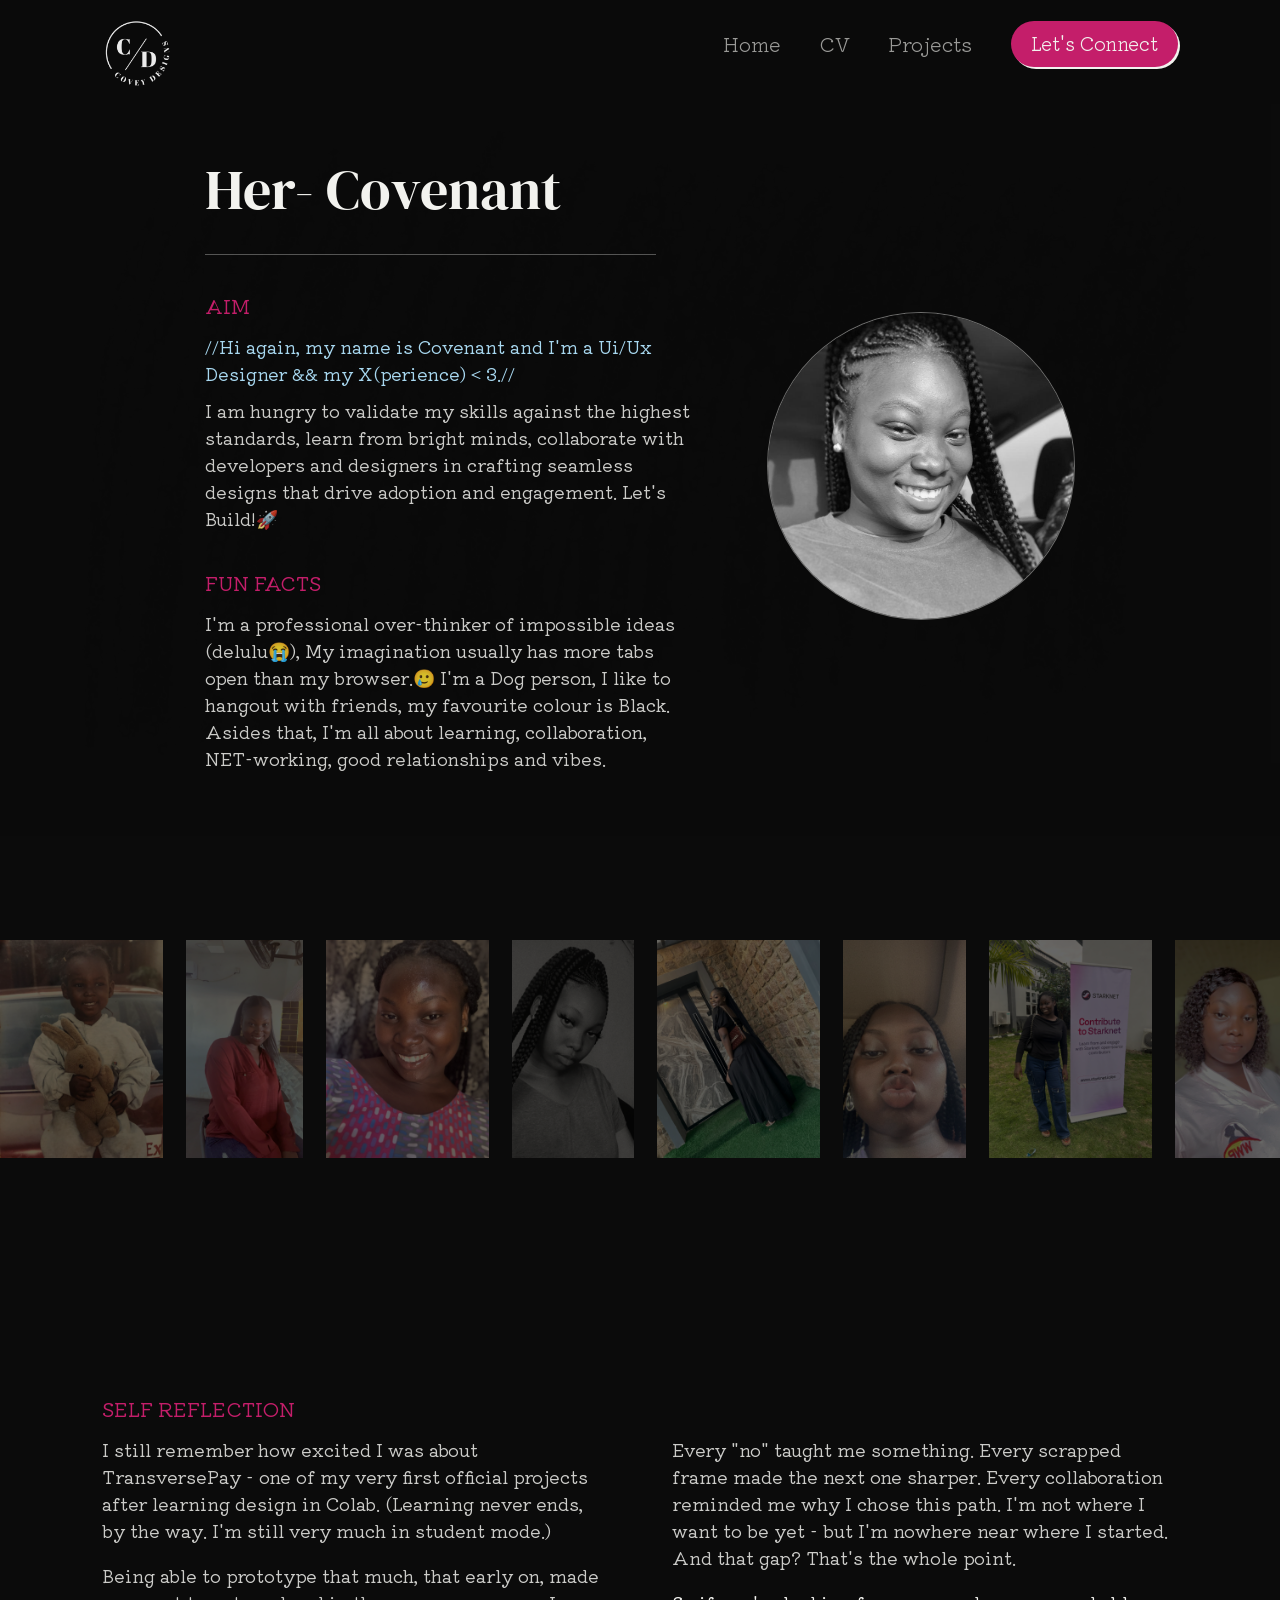
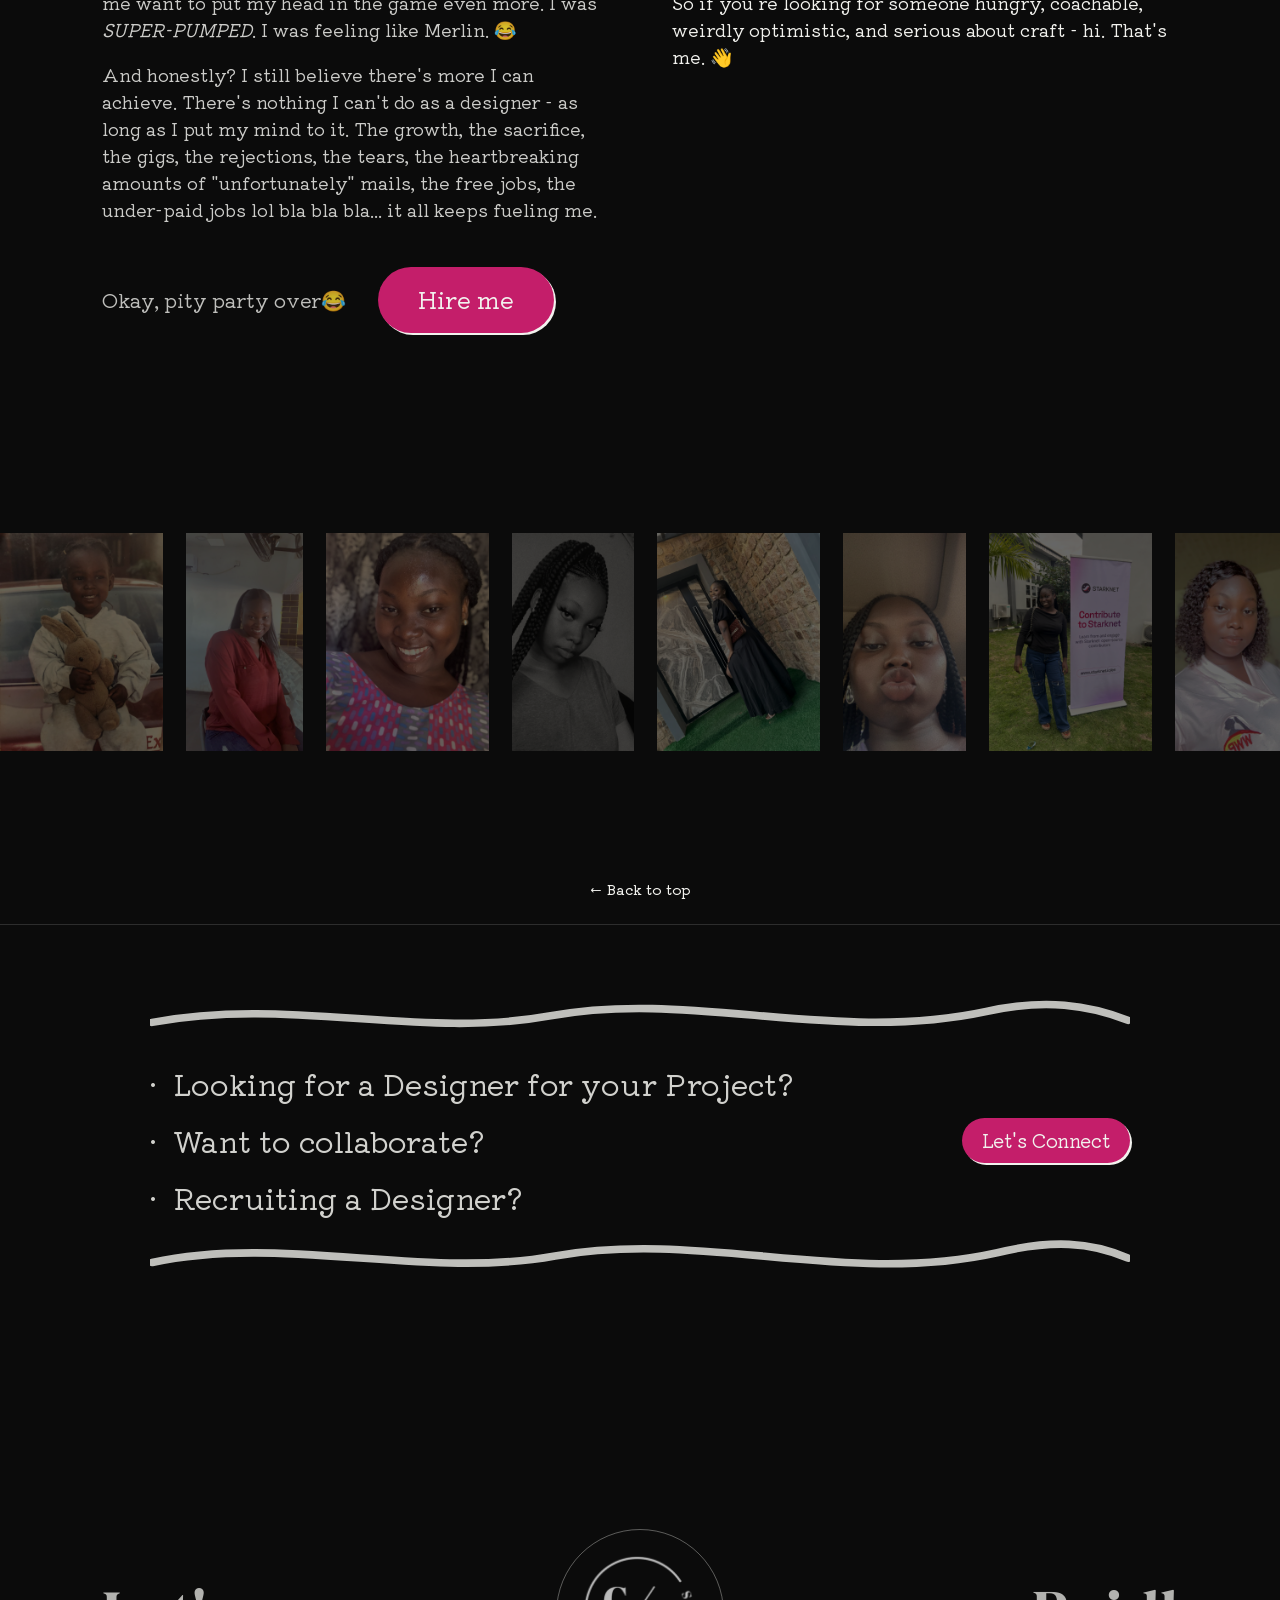
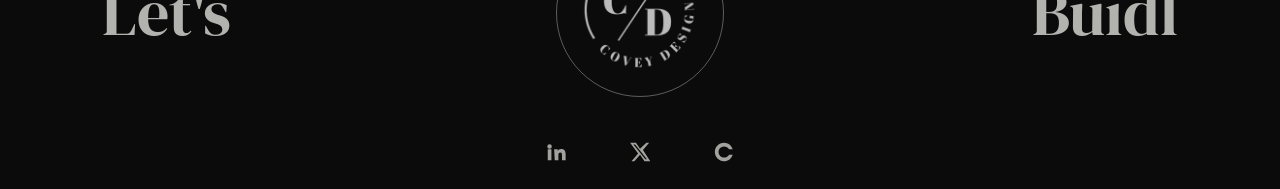
==== about.html @ 9fd27021 "Fix hamburger Let's Connect button to always use brand pink. Lock nav connect button styling across " ====
<!DOCTYPE html>
<html lang="en">
  <head>
    <meta charset="UTF-8" />
    <meta name="viewport" content="width=device-width, initial-scale=1.0, viewport-fit=cover" />
    <title>About Covenant | Covey Designs</title>
    <link rel="icon" href="./assets/favicon-32x32.png" type="image/png" sizes="32x32" />
    <link rel="icon" href="./assets/favicon-16x16.png" type="image/png" sizes="16x16" />
    <link rel="apple-touch-icon" href="./assets/apple-touch-icon.png" sizes="180x180" />
    <link rel="manifest" href="./site.webmanifest" />
    <meta name="theme-color" content="#0b0b0b" />
    <meta name="mobile-web-app-capable" content="yes" />
    <meta name="apple-mobile-web-app-capable" content="yes" />
    <meta name="apple-mobile-web-app-title" content="Covey Designs" />
    <link rel="preconnect" href="https://fonts.googleapis.com" />
    <link rel="preconnect" href="https://fonts.gstatic.com" crossorigin />
    <link
      href="https://fonts.googleapis.com/css2?family=DM+Serif+Display:ital@0;1&family=Kiwi+Maru:wght@300;400;500&display=swap"
      rel="stylesheet"
    />
    <link rel="stylesheet" href="styles.css?v=51" />
  </head>
  <body class="about-page">
    <header class="top-nav">
      <a href="index.html" class="logo-link" aria-label="Covey Designs Home">
        <img src="./assets/coveydesigns-logo.png" alt="Covey Designs logo" class="logo" />
      </a>
      <button
        type="button"
        class="nav-toggle"
        aria-label="Open menu"
        aria-expanded="false"
        aria-controls="primary-nav"
      >
        <span class="nav-toggle__bar"></span>
        <span class="nav-toggle__bar"></span>
        <span class="nav-toggle__bar"></span>
      </button>
    </header>

    <div class="nav-backdrop" id="nav-backdrop" aria-hidden="true"></div>

    <nav class="top-nav__links" id="primary-nav" aria-label="Primary navigation">
      <a href="index.html#home" class="nav-link">Home</a>
      <a
        href="https://drive.google.com/file/d/1Qz6SO0UlporeJ1RCKKjLSuEBOJVM9Irz/view?usp=sharing"
        class="nav-link"
        target="_blank"
        rel="noopener noreferrer"
        >CV</a
      >
      <a href="projects.html" class="nav-link">Projects</a>
      <a href="mailto:covenantzechariah001@gmail.com" class="connect-btn">Let's Connect</a>
    </nav>

    <section class="about-page-intro" id="about-top">
      <div class="about-page-intro__shell">
        <div class="about-shell about-shell--page">
          <div class="about-left">
            <h2>Her- Covenant</h2>
            <div class="about-divider" aria-hidden="true"></div>

            <p class="about-label">AIM</p>
            <p class="about-lead">
              //Hi again, my name is Covenant and I'm a Ui/Ux Designer
              &amp;&amp; my X(perience) &lt; 3.//
            </p>
            <p class="about-copy">
              I am hungry to validate my skills against the highest standards,
              learn from bright minds, collaborate with developers and designers
              in crafting seamless designs that drive adoption and engagement.
              Let's Build!🚀
            </p>

            <p class="about-label">FUN FACTS</p>
            <p class="about-copy">
              I'm a professional over-thinker of impossible ideas (delulu😭), My
              imagination usually has more tabs open than my browser.🥲 I'm a Dog
              person, I like to hangout with friends, my favourite colour is Black. Asides that, I'm all about
              learning, collaboration, NET-working, good relationships and vibes.
            </p>
          </div>

          <div class="about-right">
            <div class="about-avatar-wrap">
              <img
                src="./assets/about-avatar.jpeg"
                alt="About Covenant portrait"
                class="about-avatar"
              />
            </div>
          </div>
        </div>
      </div>
    </section>

    <section class="about-tape about-tape--left" aria-label="Photo memories scrolling left">
      <div class="about-tape__track" data-tape-direction="left"></div>
    </section>

    <section class="about-reflection-section" id="about-reflection">
      <div class="about-reflection-shell">
        <p class="about-label">SELF REFLECTION</p>

        <div class="about-reflection-grid">
          <p class="about-copy">
            I still remember how excited I was about TransversePay - one of my
            very first official projects after learning design in Colab. (Learning
            never ends, by the way. I'm still very much in student mode.)
          </p>
          <p class="about-copy">
            Being able to prototype that much, that early on, made me want to put my
            head in the game even more. I was <em>SUPER-PUMPED</em>. I was feeling
            like Merlin. 😂
          </p>
          <p class="about-copy">
            And honestly? I still believe there's more I can achieve. There's nothing
            I can't do as a designer - as long as I put my mind to it. The growth,
            the sacrifice, the gigs, the rejections, the tears, the heartbreaking
            amounts of "unfortunately" mails, the free jobs, the under-paid jobs lol
            bla bla bla... it all keeps fueling me.
          </p>
          <p class="about-copy">
            Every "no" taught me something. Every scrapped frame made the next one
            sharper. Every collaboration reminded me why I chose this path. I'm not
            where I want to be yet - but I'm nowhere near where I started. And that
            gap? That's the whole point.
          </p>
          <p class="about-copy about-reflection__close">
            So if you're looking for someone hungry, coachable, weirdly optimistic,
            and serious about craft - hi. That's me. 👋
          </p>
        </div>

        <div class="about-hire-row">
          <p class="about-pity-line">Okay, pity party over😂</p>
          <a href="mailto:covenantzechariah001@gmail.com?subject=Hire%20me" class="connect-btn about-hire-btn">Hire me</a>
        </div>
      </div>
    </section>

    <section class="about-tape about-tape--right" aria-label="Photo memories scrolling right">
      <div class="about-tape__track" data-tape-direction="right"></div>
    </section>

    <a
      href="#about-top"
      class="back-to-top"
      id="back-to-top"
      style="display: block; text-align: center; padding: 24px; color: inherit"
      >← Back to top</a
    >

    <footer class="home-footer" id="contact">
      <div class="home-footer__shell">
        <div class="footer-cta-box">
          <svg class="footer-chalk-line top" viewBox="0 0 900 70" aria-hidden="true">
            <path
              d="M2 38 C128 14, 248 54, 368 32 C498 8, 628 58, 768 28 C822 16, 862 22, 898 36"
            />
          </svg>

          <div class="footer-cta-content">
            <div class="footer-cta-copy">
              <p>·&nbsp; Looking for a Designer for your Project?</p>
              <p>·&nbsp; Want to collaborate?</p>
              <p>·&nbsp; Recruiting a Designer?</p>
            </div>

            <div class="footer-cta-action">
              <a href="mailto:covenantzechariah001@gmail.com" class="footer-connect-btn">Let's Connect</a>
            </div>
          </div>

          <svg class="footer-chalk-line bottom" viewBox="0 0 900 70" aria-hidden="true">
            <path
              d="M2 39 C122 13, 252 55, 372 33 C508 9, 638 61, 778 30 C828 18, 864 20, 898 35"
            />
          </svg>
        </div>

        <div class="footer-brand-row">
          <p class="footer-brand-left">Let's</p>
          <div class="footer-brand-mark">
            <img src="./assets/coveydesigns-logo.png" alt="Covey Designs mark" />
          </div>
          <p class="footer-brand-right">Buidl</p>
        </div>

        <div class="footer-socials" aria-label="Footer social links">
          <a
            href="https://www.linkedin.com/in/covenant-zechariah-coveydesigns?utm_source=share&utm_campaign=share_via&utm_content=profile&utm_medium=ios_app"
            target="_blank"
            rel="noopener noreferrer"
            aria-label="LinkedIn"
          >
            <svg viewBox="0 0 24 24" role="presentation">
              <path
                d="M4.98 3.5a2.48 2.48 0 1 0 0 4.96 2.48 2.48 0 0 0 0-4.96ZM3 9h4v12H3zM10 9h3.8v1.7h.1c.53-1 1.84-2.07 3.8-2.07 4.07 0 4.82 2.68 4.82 6.16V21h-4v-5.46c0-1.3-.03-2.97-1.81-2.97-1.82 0-2.1 1.42-2.1 2.88V21h-4z"
              />
            </svg>
          </a>
          <a
            href="https://x.com/covey_designs_?s=21"
            target="_blank"
            rel="noopener noreferrer"
            aria-label="X"
          >
            <svg viewBox="0 0 24 24" role="presentation">
              <path d="M18.9 2H22l-6.77 7.74L23.2 22h-6.25l-4.9-7.05L5.8 22H2.7l7.24-8.28L1.2 2h6.4l4.42 6.37L18.9 2Zm-1.1 18h1.73L6.67 3.9H4.8L17.8 20Z" />
            </svg>
          </a>
          <a
            href="https://contra.com/covenant_f2dl8ook?referralExperimentNid=DEFAULT_REFERRAL_PROGRAM&referrerUsername=covenant_f2dl8ook"
            target="_blank"
            rel="noopener noreferrer"
            aria-label="Contra"
          >
            <svg viewBox="0 0 24 24" role="presentation">
              <path d="M12 2C6.5 2 2 6.5 2 12s4.5 10 10 10c4.5 0 8.3-3 9.5-7.1h-4c-1 1.8-3 3.1-5.5 3.1A6 6 0 0 1 6 12a6 6 0 0 1 6-6c2.5 0 4.5 1.3 5.5 3.1h4C20.3 5 16.5 2 12 2Z" />
            </svg>
          </a>
        </div>
      </div>
    </footer>

    <script>
      (function () {
        var topBtn = document.getElementById("back-to-top");
        if (topBtn) {
          topBtn.addEventListener("click", function (e) {
            e.preventDefault();
            window.scrollTo({ top: 0, behavior: "smooth" });
          });
        }
      })();

      (function () {
        var toggle = document.querySelector(".nav-toggle");
        var nav = document.getElementById("primary-nav");
        var backdrop = document.getElementById("nav-backdrop");
        if (!toggle || !nav) return;

        function closeMenu() {
          toggle.setAttribute("aria-expanded", "false");
          toggle.setAttribute("aria-label", "Open menu");
          nav.classList.remove("is-open");
          if (backdrop) {
            backdrop.classList.remove("is-visible");
            backdrop.setAttribute("aria-hidden", "true");
          }
          document.body.style.overflow = "";
        }

        function openMenu() {
          toggle.setAttribute("aria-expanded", "true");
          toggle.setAttribute("aria-label", "Close menu");
          nav.classList.add("is-open");
          if (backdrop) {
            backdrop.classList.add("is-visible");
            backdrop.setAttribute("aria-hidden", "false");
          }
          document.body.style.overflow = "hidden";
        }

        toggle.addEventListener("click", function () {
          if (nav.classList.contains("is-open")) closeMenu();
          else openMenu();
        });

        if (backdrop) backdrop.addEventListener("click", closeMenu);

        nav.querySelectorAll("a").forEach(function (link) {
          link.addEventListener("click", closeMenu);
        });
      })();

      (function () {
        var photos = [];
        for (var i = 1; i <= 34; i += 1) {
          photos.push(
            "./assets/about/photo-" + String(i).padStart(2, "0") + ".png"
          );
        }

        function createFrame(src) {
          var frame = document.createElement("figure");
          frame.className = "about-tape__frame";
          var img = document.createElement("img");
          img.src = src;
          img.alt = "";
          img.decoding = "async";
          frame.appendChild(img);
          return frame;
        }

        function appendPhotos(group) {
          photos.forEach(function (src) {
            group.appendChild(createFrame(src));
          });
        }

        function waitForImages(group) {
          var images = group.querySelectorAll("img");
          return Promise.all(
            Array.prototype.map.call(images, function (img) {
              if (img.complete) return Promise.resolve();
              return new Promise(function (resolve) {
                img.addEventListener("load", resolve, { once: true });
                img.addEventListener("error", resolve, { once: true });
              });
            })
          );
        }

        function buildTape(track, direction) {
          var strip = document.createElement("div");
          strip.className =
            "about-tape__strip about-tape__strip--" + direction;

          var groupA = document.createElement("div");
          groupA.className = "about-tape__group";
          appendPhotos(groupA);
          strip.appendChild(groupA);
          track.appendChild(strip);

          waitForImages(groupA).then(function () {
            while (groupA.offsetWidth < window.innerWidth * 1.25) {
              appendPhotos(groupA);
            }

            var groupB = groupA.cloneNode(true);
            groupB.setAttribute("aria-hidden", "true");
            strip.appendChild(groupB);
            strip.classList.add("is-ready");
          });
        }

        document.querySelectorAll(".about-tape__track").forEach(function (track) {
          var direction = track.getAttribute("data-tape-direction") || "left";
          buildTape(track, direction);
        });
      })();
    </script>
  </body>
</html>
---- styles.css ----
:root {
  --bg: #0b0b0b;
  --chalk: #f2f2ee;
  --chalk-soft: rgba(242, 242, 238, 0.78);
  --chalk-muted: rgba(242, 242, 238, 0.58);
  --chalk-line: rgba(242, 242, 238, 0.46);
  --page-padding: clamp(40px, 8vw, 160px);
  --connect-pink: #c41e6a;
  --connect-pink-hover: #d42a78;
  --airbills-orange: #f0670a;
  --allohfarms-green: #2f6b45;
  --jago-orange: #f97316;
  --stellopay-blue: #1d8fe8;
  --val-pink: #e11d74;
  --starknet-purple: #7c3aed;
  --transver-teal: #0d9488;
  --leading-body: 1.5;
}

*,
*::before,
*::after {
  box-sizing: border-box;
}

html {
  overflow-x: hidden;
  width: 100%;
  scroll-behavior: smooth;
}

body {
  margin: 0;
  background: var(--bg);
  color: var(--chalk);
  font-family: "Kiwi Maru", serif;
  line-height: var(--leading-body);
  overflow-x: hidden;
  width: 100%;
  min-height: 100vh;
}

p,
.about-copy,
.about-lead,
.hero__body-copy,
.project-copy,
.projects-page-hero__lead,
.footer-cta-copy p,
.about-pity-line {
  line-height: var(--leading-body);
}

img,
video {
  max-width: 100%;
  height: auto;
}

section {
  width: 100%;
  max-width: 100%;
  overflow-x: hidden;
}

section[id] {
  scroll-margin-top: 96px;
}

a {
  color: inherit;
  text-decoration: none;
}

.hero {
  min-height: 100vh;
  position: relative;
  overflow-x: hidden;
  overflow-y: visible;
}

.hero::before {
  content: "";
  position: absolute;
  left: 4%;
  right: 4%;
  top: 17%;
  bottom: 4%;
  background: url("./assets/chalk-bg.png") center center / cover no-repeat;
  opacity: 0.2;
  pointer-events: none;
}

.hero__container {
  position: relative;
  min-height: 100vh;
  width: 100%;
  max-width: 100%;
  margin-inline: 0;
  padding-inline: var(--page-padding);
  padding-top: 40px;
  padding-bottom: 48px;
  display: grid;
  grid-template-columns: repeat(12, minmax(0, 1fr));
  grid-template-rows: auto 1fr;
}

.top-nav {
  grid-column: 1 / -1;
  position: fixed;
  top: 0;
  left: 0;
  right: 0;
  width: 100%;
  max-width: 100%;
  display: flex;
  justify-content: space-between;
  align-items: center;
  gap: 24px;
  padding: 18px var(--page-padding) 14px;
  background: rgba(11, 11, 11, 0.94);
  z-index: 50;
  overflow: visible;
}

@media (min-width: 901px) {
  .top-nav {
    backdrop-filter: blur(6px);
    -webkit-backdrop-filter: blur(6px);
  }

  .top-nav__links {
    position: fixed;
    top: 0;
    right: var(--page-padding);
    left: auto;
    bottom: auto;
    width: auto;
    height: 88px;
    padding: 0;
    background: transparent;
    transform: none;
    visibility: visible;
    pointer-events: auto;
    overflow: visible;
    z-index: 51;
    display: flex;
    flex-direction: row;
    align-items: center;
  }
}

.logo-link {
  display: flex;
  align-items: center;
  flex-shrink: 0;
  margin-inline-start: 0;
}

.logo {
  display: block;
  width: min(208px, 36vw);
  max-height: 72px;
  height: auto;
  object-fit: contain;
  object-position: left center;
  opacity: 0.92;
  filter: grayscale(1) contrast(1.1) brightness(1.05);
}

.top-nav__links {
  display: flex;
  align-items: center;
  gap: clamp(14px, 3vw, 40px);
  font-size: clamp(15px, 1.6vw, 20px);
  font-weight: 300;
  color: var(--chalk-soft);
  flex-shrink: 1;
  min-width: 0;
}

.nav-link {
  position: relative;
  opacity: 0.8;
  transition: opacity 0.2s ease;
}

.nav-link:hover {
  opacity: 1;
}

.nav-link.active {
  opacity: 1;
}

.nav-link.active::after {
  content: "";
  position: absolute;
  left: 0;
  bottom: -8px;
  width: 100%;
  height: 1.5px;
  background: rgba(242, 242, 238, 0.85);
}

.connect-btn,
.footer-connect-btn {
  border: none;
  border-radius: 999px;
  padding: 8px 20px 9px;
  position: relative;
  font-size: clamp(15px, 1.5vw, 19px);
  overflow: hidden;
  background: var(--connect-pink);
  color: var(--chalk);
  box-shadow: 2px 2px 0 var(--chalk);
  animation: connectShake 5s ease-in-out 3s infinite;
}

.connect-btn {
  flex-shrink: 0;
  white-space: nowrap;
}

/* Mobile hamburger */
.nav-toggle {
  display: none;
  flex-direction: column;
  justify-content: center;
  align-items: center;
  gap: 5px;
  width: 44px;
  height: 44px;
  padding: 0;
  margin-left: auto;
  background: transparent;
  border: 1px solid rgba(242, 242, 238, 0.2);
  border-radius: 10px;
  cursor: pointer;
  z-index: 70;
  flex-shrink: 0;
}

.nav-toggle__bar {
  display: block;
  width: 20px;
  height: 2px;
  background: var(--chalk);
  border-radius: 2px;
  transition: transform 0.25s ease, opacity 0.25s ease;
}

.nav-toggle[aria-expanded="true"] .nav-toggle__bar:nth-child(1) {
  transform: translateY(7px) rotate(45deg);
}

.nav-toggle[aria-expanded="true"] .nav-toggle__bar:nth-child(2) {
  opacity: 0;
}

.nav-toggle[aria-expanded="true"] .nav-toggle__bar:nth-child(3) {
  transform: translateY(-7px) rotate(-45deg);
}

.nav-backdrop {
  display: none;
}

.connect-btn:hover,
.footer-connect-btn:hover {
  background: var(--connect-pink-hover);
}

/* Nav "Let's Connect" — always brand pink on every page */
.top-nav__links > .connect-btn {
  background: var(--connect-pink);
  color: var(--chalk);
  border: none;
  box-shadow: 2px 2px 0 var(--chalk);
}

.top-nav__links > .connect-btn:hover {
  background: var(--connect-pink-hover);
  color: var(--chalk);
}

.connect-btn::after,
.footer-connect-btn::after {
  content: "";
  position: absolute;
  top: -40%;
  left: -24%;
  width: 34%;
  height: 190%;
  border-radius: 999px;
  background: linear-gradient(
    110deg,
    rgba(255, 255, 255, 0) 0%,
    rgba(255, 255, 255, 0.32) 48%,
    rgba(255, 255, 255, 0) 100%
  );
  pointer-events: none;
  transform: translateX(-260%) rotate(12deg);
  animation: connectSheen 3s ease-in-out infinite;
}

.hero__content {
  grid-column: 1 / 11;
  align-self: start;
  padding-top: 128px;
  position: relative;
  z-index: 1;
  min-width: 0;
  max-width: 100%;
}

.intro-line {
  margin: 0;
  font-size: clamp(28px, 3.6vw, 44px);
  line-height: 1.28;
  font-weight: 400;
  color: var(--chalk-soft);
  display: flex;
  align-items: center;
  flex-wrap: wrap;
  gap: 18px;
}

.headline-wrap {
  margin-top: 10px;
  margin-left: 0;
  display: flex;
  align-items: flex-start;
  flex-wrap: wrap;
  gap: 14px;
  max-width: 100%;
}

.chalk-speaker {
  width: 96px;
  margin-top: 24px;
  opacity: 0.9;
}

.chalk-speaker img {
  display: block;
  width: 100%;
  height: auto;
}

.headline-block {
  max-width: 100%;
  min-width: 0;
}

.subline {
  margin: 0;
  font-family: "Kiwi Maru", serif;
  font-size: clamp(28px, 3.6vw, 44px);
  line-height: 1.28;
  font-weight: 400;
  color: var(--chalk-soft);
}

.headline-block h1 {
  margin: 0;
  font-family: "DM Serif Display", serif;
  font-size: clamp(42px, 6vw, 76px);
  line-height: 1;
  font-weight: 400;
  color: var(--connect-pink);
  letter-spacing: 0.2px;
  overflow-wrap: anywhere;
}

.typewriter-text {
  display: inline;
}

.typewriter-cursor {
  display: inline-block;
  margin-left: 2px;
  color: var(--connect-pink);
  animation: typewriterBlink 0.9s step-end infinite;
}

@keyframes typewriterBlink {
  0%,
  100% {
    opacity: 1;
  }
  50% {
    opacity: 0;
  }
}

.hero__connect-btn {
  display: inline-block;
  flex-shrink: 0;
  text-decoration: none;
  font-size: clamp(18px, 1.9vw, 24px);
  padding: 12px 30px 13px;
}

.headline-line {
  display: flex;
  align-items: baseline;
  gap: 14px;
  flex-wrap: wrap;
}

.arrow-line {
  display: none;
}

.arrow-line span {
  display: block;
  width: 100%;
  border-top: 1.4px solid var(--chalk-line);
  position: relative;
}

.arrow-line span::after {
  content: "";
  position: absolute;
  top: -5px;
  right: 0;
  border-top: 5px solid transparent;
  border-bottom: 5px solid transparent;
  border-left: 9px solid var(--chalk-line);
}

.body-copy-wrap {
  margin-top: 88px;
  margin-left: 0;
  position: relative;
  max-width: 960px;
  padding-right: 20px;
}

.body-copy-header {
  display: flex;
  align-items: center;
  gap: 28px 36px;
  margin-bottom: 14px;
  max-width: min(920px, 100%);
}

.body-copy-line {
  flex: 1 1 auto;
  width: min(560px, 68%);
  max-width: 100%;
  border-top: 1px solid rgba(242, 242, 238, 0.2);
}

.body-copy {
  margin: 0;
  max-width: min(820px, 92%);
  font-size: 22px;
  line-height: var(--leading-body);
  letter-spacing: 0.015em;
  word-spacing: 0.04em;
  font-weight: 400;
  color: var(--chalk-muted);
}

.social-rail {
  position: absolute;
  top: 22%;
  right: var(--page-padding);
  display: flex;
  flex-direction: column;
  gap: 52px;
  z-index: 10;
}

.social-rail a {
  width: 24px;
  height: 24px;
  display: flex;
  align-items: center;
  justify-content: center;
  flex-shrink: 0;
  opacity: 0.66;
  transition: opacity 0.2s ease, transform 0.2s ease;
}

.social-rail a:hover {
  opacity: 1;
  transform: translateX(-2px);
}

.social-rail svg {
  display: block;
  width: 24px;
  height: 24px;
  flex-shrink: 0;
  fill: var(--chalk-soft);
}

.location-tag svg {
  display: block;
  width: 16px;
  height: 16px;
  flex-shrink: 0;
  fill: var(--chalk-soft);
  opacity: 0.75;
}

.location-tag {
  position: absolute;
  bottom: 32px;
  right: var(--page-padding);
  display: flex;
  align-items: center;
  gap: 6px;
  font-size: 14px;
  color: var(--chalk-muted);
  z-index: 5;
}

.location-tag svg {
  width: 16px;
  height: 16px;
  opacity: 0.75;
}

.hero__bottom {
  display: contents;
}

.skills-section {
  position: relative;
  min-height: 52vh;
  border-top: 0;
  background: var(--bg);
  overflow-x: clip;
  overflow-y: visible;
}

.skills-shell {
  width: 100%;
  max-width: 100%;
  margin-inline: 0;
  padding-inline: var(--page-padding);
  padding-top: 126px;
  min-height: 52vh;
  display: flex;
  flex-direction: column;
  align-items: center;
}

.skills-shell h2 {
  margin: 0;
  font-family: "DM Serif Display", serif;
  font-size: 24px;
  line-height: 1.08;
  font-weight: 400;
  color: var(--chalk);
}

.skills-row {
  margin-top: 70px;
  width: 100%;
  max-width: 100%;
  min-height: 200px;
  display: flex;
  justify-content: center;
  align-items: flex-end;
  flex-wrap: wrap;
  gap: 8px 18px;
  padding-inline: 8px;
  padding-bottom: 8px;
  overflow: visible;
}

.skill-pill {
  margin: 0;
  padding: 10px 20px 9px;
  position: relative;
  font-size: 16px;
  color: var(--chalk-soft);
  white-space: nowrap;
  line-height: 1;
  background: transparent;
  opacity: 0;
  transform: translateY(-280px);
  will-change: transform, opacity;
}

.skill-pill::before,
.skill-pill::after {
  content: "";
  position: absolute;
  inset: -9px -13px;
  border: 2.4px solid rgba(242, 242, 238, 0.68);
  border-radius: 50%;
  pointer-events: none;
}

.skill-pill::before {
  inset: -10px -14px;
  border-width: 2px;
  border-color: rgba(242, 242, 238, 0.55);
  transform: rotate(-3.2deg);
}

.skill-pill::after {
  inset: -7px -10px;
  border-color: rgba(242, 242, 238, 0.44);
  transform: rotate(2.2deg);
}

.skills-section.is-active .skill-pill {
  animation: skillDrop 0.9s cubic-bezier(0.22, 1.15, 0.36, 1) forwards;
}

.skills-section.is-active .skill-pill:nth-child(1) {
  animation-delay: 0.05s;
}

.skills-section.is-active .skill-pill:nth-child(2) {
  animation-delay: 0.22s;
}

.skills-section.is-active .skill-pill:nth-child(3) {
  animation-delay: 0.39s;
}

.skills-section.is-active .skill-pill:nth-child(4) {
  animation-delay: 0.56s;
}

.skills-section.is-active .skill-pill:nth-child(5) {
  animation-delay: 0.73s;
}

@keyframes skillDrop {
  0% {
    opacity: 0;
    transform: translateY(-280px) rotate(-6deg);
  }
  62% {
    opacity: 1;
    transform: translateY(14px) rotate(2deg);
  }
  78% {
    transform: translateY(-7px) rotate(-1deg);
  }
  90% {
    transform: translateY(3px) rotate(0.5deg);
  }
  100% {
    opacity: 1;
    transform: translateY(0) rotate(0deg);
  }
}

.skills-arrow-tail {
  margin-top: 52px;
}

.skills-arrow-tail svg {
  width: 42px;
  height: 130px;
}

.skills-arrow-tail path {
  fill: none;
  stroke: rgba(242, 242, 238, 0.74);
  stroke-width: 4;
  stroke-linecap: round;
  stroke-linejoin: round;
}

.projects-section {
  background: #efefea;
  color: #101010;
  padding: 98px 0 110px;
  overflow-x: clip;
}

.projects-shell {
  width: 100%;
  max-width: 100%;
  margin-inline: 0;
  padding-inline: var(--page-padding);
}

.projects-kicker {
  margin: 0;
  font-family: "DM Serif Display", serif;
  font-size: 38px;
  line-height: 1.1;
  color: var(--connect-pink);
}

.projects-grid {
  margin-top: 54px;
  display: grid;
  grid-template-columns: repeat(2, minmax(0, 1fr));
  gap: 36px;
}

.project-card {
  background: rgba(255, 255, 255, 0.62);
  border: none;
  border-radius: 24px;
  padding: 26px 26px 32px;
  display: flex;
  flex-direction: column;
  min-height: 520px;
  min-width: 0;
  overflow: hidden;
  opacity: 0;
  transform: translateY(22px);
  box-shadow: none;
  transition:
    transform 0.45s ease,
    box-shadow 0.45s ease;
}

.projects-section.is-visible .project-card {
  animation: projectCardReveal 0.75s ease-out forwards;
}

.projects-section.is-visible .project-card:nth-child(1) {
  animation-delay: 0.06s;
}

.projects-section.is-visible .project-card:nth-child(2) {
  animation-delay: 0.16s;
}

.projects-section.is-visible .project-card:nth-child(3) {
  animation-delay: 0.26s;
}

.projects-section.is-visible .project-card:nth-child(4) {
  animation-delay: 0.36s;
}

@media (min-width: 1201px) {
  .project-card:hover {
    transform: translateY(-5px);
    box-shadow:
      0 14px 30px rgba(196, 30, 106, 0.14),
      0 0 0 2px var(--connect-pink);
  }
}

@media (max-width: 1200px) {
  .project-card {
    box-shadow:
      0 10px 24px rgba(196, 30, 106, 0.1),
      0 0 0 2px rgba(196, 30, 106, 0.34);
  }
}

@keyframes projectCardReveal {
  0% {
    opacity: 0;
    transform: translateY(22px);
  }
  100% {
    opacity: 1;
    transform: translateY(0);
  }
}

.project-thumb {
  position: relative;
  width: 100%;
  max-width: 100%;
  aspect-ratio: 16 / 9;
  border-radius: 16px;
  margin-bottom: 22px;
  border: 1px solid rgba(16, 16, 16, 0.08);
  background:
    linear-gradient(140deg, rgba(255, 255, 255, 0.85), rgba(216, 216, 212, 0.7)),
    repeating-linear-gradient(
      45deg,
      rgba(16, 16, 16, 0.04) 0 8px,
      rgba(255, 255, 255, 0) 8px 16px
    );
  overflow: hidden;
  flex-shrink: 0;
  isolation: isolate;
}

.project-thumb img {
  position: absolute;
  inset: 0;
  display: block;
  width: 100%;
  height: 100%;
  max-width: 100%;
  object-fit: cover;
  object-position: center;
}

.project-tag {
  margin: 0;
  font-size: 13px;
  text-transform: uppercase;
  letter-spacing: 0.14em;
  color: rgba(16, 16, 16, 0.58);
}

.project-card h3 {
  margin: 14px 0 16px;
  font-family: "DM Serif Display", serif;
  font-size: 34px;
  line-height: 1.05;
  font-weight: 400;
  color: #141414;
}

.project-copy {
  margin: 0 0 24px;
  max-width: 520px;
  font-size: 18px;
  line-height: var(--leading-body);
  color: rgba(17, 17, 17, 0.74);
}

.project-btn,
.projects-more-btn {
  margin-top: auto;
  align-self: flex-start;
  display: inline-flex;
  align-items: center;
  border: 1px solid rgba(17, 17, 17, 0.52);
  border-radius: 999px;
  padding: 9px 18px 10px;
  color: #111111;
  font-size: 17px;
  box-shadow: 2px 2px 0 rgba(17, 17, 17, 0.26);
  background: rgba(255, 255, 255, 0.45);
  transition:
    transform 0.25s ease,
    background 0.25s ease,
    color 0.25s ease,
    border-color 0.25s ease,
    box-shadow 0.25s ease,
    padding 0.25s ease;
}

@media (min-width: 1201px) {
  .project-card:nth-child(1) .project-btn:hover,
  .project-card:nth-child(1) .project-btn:active {
    background: var(--airbills-orange);
    border-color: var(--airbills-orange);
    color: #ffffff;
    box-shadow: 2px 2px 0 rgba(240, 103, 10, 0.42);
    transform: scale(1.08);
    padding: 11px 22px 12px;
  }

  .project-card:nth-child(2) .project-btn:hover,
  .project-card:nth-child(2) .project-btn:active {
    background: var(--allohfarms-green);
    border-color: var(--allohfarms-green);
    color: #ffffff;
    box-shadow: 2px 2px 0 rgba(47, 107, 69, 0.42);
    transform: scale(1.08);
    padding: 11px 22px 12px;
  }

  .project-card:nth-child(3) .project-btn:hover,
  .project-card:nth-child(3) .project-btn:active {
    background: var(--jago-orange);
    border-color: var(--jago-orange);
    color: #ffffff;
    box-shadow: 2px 2px 0 rgba(249, 115, 22, 0.42);
    transform: scale(1.08);
    padding: 11px 22px 12px;
  }

  .project-card:nth-child(4) .project-btn:hover,
  .project-card:nth-child(4) .project-btn:active {
    background: var(--stellopay-blue);
    border-color: var(--stellopay-blue);
    color: #ffffff;
    box-shadow: 2px 2px 0 rgba(29, 143, 232, 0.42);
    transform: scale(1.08);
    padding: 11px 22px 12px;
  }
}

@media (max-width: 1200px) {
  .project-card:nth-child(1) .project-btn:active {
    background: var(--airbills-orange);
    border-color: var(--airbills-orange);
    color: #ffffff;
    box-shadow: 2px 2px 0 rgba(240, 103, 10, 0.42);
    transition-duration: 0.12s;
  }

  .project-card:nth-child(2) .project-btn:active {
    background: var(--allohfarms-green);
    border-color: var(--allohfarms-green);
    color: #ffffff;
    box-shadow: 2px 2px 0 rgba(47, 107, 69, 0.42);
    transition-duration: 0.12s;
  }

  .project-card:nth-child(3) .project-btn:active {
    background: var(--jago-orange);
    border-color: var(--jago-orange);
    color: #ffffff;
    box-shadow: 2px 2px 0 rgba(249, 115, 22, 0.42);
    transition-duration: 0.12s;
  }

  .project-card:nth-child(4) .project-btn:active {
    background: var(--stellopay-blue);
    border-color: var(--stellopay-blue);
    color: #ffffff;
    box-shadow: 2px 2px 0 rgba(29, 143, 232, 0.42);
    transition-duration: 0.12s;
  }
}

.project-btn::after,
.projects-more-btn::after {
  content: none;
}

.projects-more-wrap {
  position: relative;
  z-index: 5;
  margin-top: 40px;
  display: flex;
  justify-content: center;
  pointer-events: auto;
}

.projects-more-link {
  position: relative;
  z-index: 6;
  display: inline-block;
  padding: 12px 16px;
  font-family: "DM Serif Display", serif;
  font-size: 14px;
  font-weight: 400;
  color: rgba(22, 22, 22, 0.8);
  text-decoration: none;
  pointer-events: auto;
  -webkit-tap-highlight-color: rgba(196, 30, 106, 0.2);
  touch-action: manipulation;
  cursor: pointer;
}

.projects-more-link:hover {
  color: var(--connect-pink);
  text-decoration: underline;
  text-underline-offset: 4px;
}

/* ── All projects page ── */
.projects-page {
  background: #0b0b0b;
}

.projects-page-hero {
  padding: clamp(120px, 16vw, 180px) var(--page-padding) clamp(48px, 8vw, 72px);
  background: #0b0b0b;
  color: var(--chalk);
  border-bottom: 1px solid rgba(242, 242, 238, 0.08);
}

.projects-page-hero__inner {
  max-width: 720px;
}

.projects-page-back {
  display: inline-block;
  margin-bottom: 28px;
  font-size: 14px;
  color: var(--chalk-muted);
  transition: color 0.2s ease;
}

.projects-page-back:hover {
  color: var(--chalk);
}

.projects-page-hero__eyebrow {
  margin: 0 0 12px;
  font-size: 12px;
  font-weight: 500;
  letter-spacing: 0.14em;
  text-transform: uppercase;
  color: var(--connect-pink);
}

.projects-page-hero h1 {
  margin: 0 0 20px;
  font-family: "DM Serif Display", serif;
  font-size: clamp(2.5rem, 6vw, 4rem);
  font-weight: 400;
  line-height: 1.05;
  letter-spacing: -0.02em;
}

.projects-page-hero__lead {
  margin: 0;
  max-width: 52ch;
  font-size: clamp(1rem, 2vw, 1.125rem);
  line-height: var(--leading-body);
  color: var(--chalk-soft);
}

.projects-section--page {
  padding-top: clamp(64px, 10vw, 96px);
}

.projects-section--page .project-card {
  opacity: 1;
  transform: none;
  animation: none;
}

.projects-grid--all {
  grid-template-columns: repeat(2, minmax(0, 1fr));
}

/* Same pink stroke as homepage cards - desktop hover, mobile always on */
@media (min-width: 1201px) {
  .projects-section--page .project-card:hover {
    transform: translateY(-5px);
    box-shadow:
      0 14px 30px rgba(196, 30, 106, 0.14),
      0 0 0 2px var(--connect-pink);
  }

  .projects-grid--all .project-card:nth-child(5) .project-btn:hover,
  .projects-grid--all .project-card:nth-child(5) .project-btn:active {
    background: var(--val-pink);
    border-color: var(--val-pink);
    color: #ffffff;
    box-shadow: 2px 2px 0 rgba(225, 29, 116, 0.42);
    transform: scale(1.08);
    padding: 11px 22px 12px;
  }

  .projects-grid--all .project-card:nth-child(6) .project-btn:hover,
  .projects-grid--all .project-card:nth-child(6) .project-btn:active {
    background: var(--starknet-purple);
    border-color: var(--starknet-purple);
    color: #ffffff;
    box-shadow: 2px 2px 0 rgba(124, 58, 237, 0.42);
    transform: scale(1.08);
    padding: 11px 22px 12px;
  }

  .projects-grid--all .project-card:nth-child(7) .project-btn:hover,
  .projects-grid--all .project-card:nth-child(7) .project-btn:active {
    background: var(--transver-teal);
    border-color: var(--transver-teal);
    color: #ffffff;
    box-shadow: 2px 2px 0 rgba(13, 148, 136, 0.42);
    transform: scale(1.08);
    padding: 11px 22px 12px;
  }
}

@media (max-width: 1200px) {
  .projects-section--page .project-card {
    box-shadow:
      0 10px 24px rgba(196, 30, 106, 0.1),
      0 0 0 2px rgba(196, 30, 106, 0.34);
  }

  .projects-grid--all .project-card:nth-child(5) .project-btn:active {
    background: var(--val-pink);
    border-color: var(--val-pink);
    color: #ffffff;
    box-shadow: 2px 2px 0 rgba(225, 29, 116, 0.42);
  }

  .projects-grid--all .project-card:nth-child(6) .project-btn:active {
    background: var(--starknet-purple);
    border-color: var(--starknet-purple);
    color: #ffffff;
    box-shadow: 2px 2px 0 rgba(124, 58, 237, 0.42);
  }

  .projects-grid--all .project-card:nth-child(7) .project-btn:active {
    background: var(--transver-teal);
    border-color: var(--transver-teal);
    color: #ffffff;
    box-shadow: 2px 2px 0 rgba(13, 148, 136, 0.42);
  }
}

.home-footer--compact {
  padding: 64px 0 80px;
}

.home-footer--compact .footer-cta-box,
.home-footer--compact .footer-socials {
  display: none;
}

.about-section {
  position: relative;
  min-height: 92vh;
  background: var(--bg);
  overflow: hidden;
}

.about-section::before {
  content: "";
  position: absolute;
  inset: 0;
  background: rgba(11, 11, 11, 0.96);
  pointer-events: none;
}

.about-section::after {
  content: "";
  position: absolute;
  left: 4%;
  right: 4%;
  top: 12%;
  bottom: 8%;
  background: url("./assets/chalk-bg.png") center center / cover no-repeat;
  opacity: 0.12;
  pointer-events: none;
}

.about-shell {
  position: relative;
  z-index: 1;
  width: 100%;
  max-width: 100%;
  margin-inline: 0;
  padding-inline: var(--page-padding);
  min-height: 92vh;
  display: grid;
  grid-template-columns: minmax(0, 1.35fr) minmax(0, 0.85fr);
  gap: 72px;
  align-items: center;
  padding-top: 78px;
  padding-bottom: 78px;
}

.about-left {
  min-width: 0;
}

.about-left h2 {
  margin: 0;
  font-family: "DM Serif Display", serif;
  font-size: 56px;
  font-weight: 400;
  line-height: 1.08;
  color: var(--chalk);
}

.about-divider {
  margin-top: 34px;
  width: min(660px, 92%);
  border-top: 1px solid rgba(242, 242, 238, 0.32);
}

.about-label {
  margin: 40px 0 16px;
  font-family: "Kiwi Maru", serif;
  font-size: 20px;
  line-height: 1.1;
  color: var(--connect-pink);
}

.about-lead {
  margin: 0 0 10px;
  max-width: 980px;
  font-size: 18px;
  line-height: 1.5;
  color: #a8d8f0;
}

.about-copy {
  margin: 0;
  max-width: 980px;
  font-size: 18px;
  line-height: 1.5;
  color: rgba(242, 242, 238, 0.84);
}

.about-right {
  display: flex;
  justify-content: center;
  min-width: 0;
}

.about-avatar-wrap {
  width: min(320px, 100%);
  aspect-ratio: 1 / 1;
  border-radius: 50%;
  border: 1px solid rgba(242, 242, 238, 0.38);
  background: rgba(255, 255, 255, 0.08);
  overflow: hidden;
}

.about-avatar {
  width: 100%;
  height: 100%;
  object-fit: cover;
  object-position: center 28%;
  filter: grayscale(1);
}

.about-see-more-wrap {
  position: relative;
  z-index: 1;
  display: flex;
  justify-content: center;
  padding: 0 var(--page-padding) 56px;
  margin-top: -8px;
}

.about-see-more {
  display: inline-block;
  padding: 0;
  border: none;
  background: transparent;
  font-family: "Kiwi Maru", serif;
  font-size: 18px;
  font-style: italic;
  line-height: 1.2;
  color: var(--chalk-soft);
  text-decoration: none;
  cursor: pointer;
  animation: seeMoreBounce 2.2s ease-in-out infinite;
}

.about-see-more:hover {
  color: var(--chalk);
}

.about-see-more:focus-visible {
  outline: 2px solid var(--chalk);
  outline-offset: 4px;
  border-radius: 2px;
}

@keyframes seeMoreBounce {
  0%,
  100% {
    transform: translateY(0);
  }
  35% {
    transform: translateY(-5px);
  }
  55% {
    transform: translateY(0);
  }
  72% {
    transform: translateY(-3px);
  }
}

/* ── Full about page ── */
.about-page {
  background: var(--bg);
}

.about-page-intro {
  position: relative;
  min-height: auto;
  background: var(--bg);
  overflow: hidden;
}

.about-page-intro::before {
  content: "";
  position: absolute;
  inset: 0;
  background: rgba(11, 11, 11, 0.96);
  pointer-events: none;
}

.about-page-intro::after {
  content: "";
  position: absolute;
  left: 4%;
  right: 4%;
  top: 12%;
  bottom: 8%;
  background: url("./assets/chalk-bg.png") center center / cover no-repeat;
  opacity: 0.12;
  pointer-events: none;
}

.about-page-intro__shell {
  position: relative;
  z-index: 1;
  padding: clamp(120px, 16vw, 160px) var(--page-padding) clamp(40px, 8vw, 64px);
}

.about-page-back {
  display: inline-block;
  margin-bottom: 28px;
  font-size: 14px;
  color: var(--chalk-muted);
  text-decoration: none;
  transition: color 0.2s ease;
}

.about-page-back:hover {
  color: var(--chalk);
}

.about-shell--page {
  min-height: auto;
  padding-top: 0;
  padding-bottom: 0;
}

.about-tape {
  position: relative;
  z-index: 1;
  width: 100vw;
  margin-left: calc(50% - 50vw);
  margin-right: calc(50% - 50vw);
  padding: clamp(56px, 9vw, 104px) 0;
  background: var(--bg);
  overflow: hidden;
}

.about-tape__track {
  overflow: hidden;
  width: 100%;
}

.about-tape__strip {
  display: flex;
  width: max-content;
  will-change: transform;
  opacity: 0;
  transition: opacity 0.4s ease;
}

.about-tape__strip.is-ready {
  opacity: 1;
}

.about-tape__group {
  display: flex;
  flex-shrink: 0;
  gap: clamp(14px, 1.8vw, 24px);
}

.about-tape__strip--left {
  animation: tapeScrollLeft 90s linear infinite;
}

.about-tape__strip--right {
  animation: tapeScrollRight 90s linear infinite;
}

.about-tape__frame {
  flex: 0 0 auto;
  position: relative;
  display: flex;
  align-items: center;
  justify-content: center;
  height: clamp(140px, 17vw, 220px);
  margin: 0;
  padding: 0;
  border: none;
  background: #000;
  box-shadow: inset 0 0 0 3px rgba(0, 0, 0, 0.6);
  overflow: hidden;
}

.about-tape__frame img {
  display: block;
  height: 100%;
  width: auto;
  max-width: none;
  object-fit: contain;
  filter: sepia(0.12) contrast(1.05) saturate(0.95);
}

.about-tape__frame::after {
  content: "";
  position: absolute;
  inset: 0;
  background: rgba(0, 0, 0, 0.6);
  pointer-events: none;
  z-index: 1;
}

@keyframes tapeScrollLeft {
  from {
    transform: translateX(0);
  }
  to {
    transform: translateX(-50%);
  }
}

@keyframes tapeScrollRight {
  from {
    transform: translateX(-50%);
  }
  to {
    transform: translateX(0);
  }
}

.about-reflection-section {
  position: relative;
  z-index: 1;
  padding: clamp(56px, 9vw, 96px) var(--page-padding);
  background: var(--bg);
}

.about-reflection-shell {
  width: 100%;
  max-width: none;
}

.about-reflection-grid {
  width: 100%;
  column-count: 2;
  column-gap: clamp(32px, 5vw, 72px);
}

.about-reflection-grid .about-copy {
  max-width: none;
  break-inside: avoid;
  margin-bottom: 18px;
}

.about-reflection__close {
  color: var(--chalk);
}

.about-reflection .about-copy em {
  font-style: normal;
  color: var(--connect-pink);
  letter-spacing: 0.02em;
}

.about-hire-row {
  display: flex;
  align-items: center;
  flex-wrap: wrap;
  gap: 20px 32px;
  margin-top: 44px;
}

.about-pity-line {
  margin: 0;
  font-family: "Kiwi Maru", serif;
  font-size: clamp(16px, 2vw, 20px);
  line-height: var(--leading-body);
  color: rgba(242, 242, 238, 0.78);
}

.about-hire-btn {
  display: inline-flex;
  align-items: center;
  padding: 14px 40px 16px;
  font-size: clamp(18px, 2.2vw, 24px);
  text-decoration: none;
}

.back-to-top {
  display: inline;
  background: none;
  border: none;
  box-shadow: none;
  padding: 0;
  color: var(--chalk-muted);
  font-family: "Kiwi Maru", serif;
  font-size: 14px;
  font-weight: 500;
  cursor: pointer;
  text-decoration: none;
  transition: color 0.2s ease;
}

.back-to-top:hover {
  color: var(--connect-pink);
}

.home-footer {
  position: relative;
  min-height: 96vh;
  background: var(--bg);
  border-top: 1px solid rgba(242, 242, 238, 0.15);
  overflow: hidden;
  isolation: isolate;
  font-family: "Kiwi Maru", serif;
  color: var(--chalk);
}

.home-footer::before,
.home-footer::after {
  content: none;
  display: none;
  background: none;
}

.home-footer__shell {
  position: relative;
  z-index: 1;
  width: 100%;
  max-width: 100%;
  margin-inline: 0;
  padding-inline: var(--page-padding);
  min-height: 96vh;
  padding-top: 56px;
  padding-bottom: 26px;
  display: flex;
  flex-direction: column;
}

.footer-cta-box {
  width: min(980px, 100%);
  margin: 0 auto;
}

.footer-chalk-line {
  display: block;
  width: 100%;
  height: auto;
  aspect-ratio: 900 / 70;
}

.footer-chalk-line path {
  fill: none;
  stroke: rgba(242, 242, 238, 0.78);
  stroke-width: 7;
  stroke-linecap: round;
  stroke-linejoin: round;
}

.footer-cta-content {
  margin-top: 4px;
  display: flex;
  justify-content: space-between;
  align-items: center;
  flex-wrap: wrap;
  gap: 24px 38px;
}

.footer-cta-copy {
  min-width: 0;
  flex: 1 1 280px;
}

.footer-cta-copy p {
  margin: 0 0 12px;
  font-family: "Kiwi Maru", serif;
  font-size: clamp(22px, 2.4vw, 30px);
  color: rgba(242, 242, 238, 0.86);
}

.footer-cta-copy p:last-child {
  margin-bottom: 0;
}

.footer-cta-action {
  display: flex;
  align-items: center;
  gap: 0;
}

@keyframes connectShake {
  0%,
  12%,
  100% {
    transform: translateX(0);
  }
  2% {
    transform: translateX(-5px);
  }
  4% {
    transform: translateX(5px);
  }
  6% {
    transform: translateX(-4px);
  }
  8% {
    transform: translateX(4px);
  }
  10% {
    transform: translateX(0);
  }
}

@keyframes connectSheen {
  0%,
  72% {
    transform: translateX(-260%) rotate(12deg);
    opacity: 0;
  }
  82% {
    opacity: 0.95;
  }
  100% {
    transform: translateX(420%) rotate(12deg);
    opacity: 0;
  }
}

.footer-brand-row {
  margin-top: auto;
  width: 100%;
  max-width: 100%;
  display: grid;
  grid-template-columns: minmax(0, 1fr) auto minmax(0, 1fr);
  align-items: center;
  padding: 20px 0 16px;
  overflow: hidden;
}

.footer-brand-left,
.footer-brand-right {
  margin: 0;
  font-family: "DM Serif Display", serif;
  font-size: clamp(36px, 5vw, 74px);
  line-height: 1;
  color: rgba(242, 242, 238, 0.72);
  overflow-wrap: anywhere;
}

.footer-brand-right {
  text-align: right;
}

.footer-brand-mark {
  width: 168px;
  height: 168px;
  border: 1px solid rgba(242, 242, 238, 0.35);
  border-radius: 50%;
  display: flex;
  align-items: center;
  justify-content: center;
}

.footer-brand-mark img {
  width: 124px;
  filter: grayscale(1) brightness(1.12);
  opacity: 0.72;
  animation: footerLogoSpin 6s linear 3s infinite;
  transform-origin: center;
}

.footer-copyright {
  margin: 18px 0 0;
  text-align: center;
  font-size: 13px;
  color: var(--chalk-muted);
}

.footer-socials {
  display: flex;
  justify-content: center;
  gap: 62px;
  padding-top: 28px;
}

.footer-socials a {
  width: 22px;
  height: 22px;
  opacity: 0.74;
}

.footer-socials svg {
  width: 100%;
  height: 100%;
  fill: rgba(242, 242, 238, 0.88);
}

.avatar-chip-wrap {
  display: inline-block;
  width: 132px;
  height: 132px;
  flex: 0 0 auto;
  perspective: 900px;
  vertical-align: middle;
}

.avatar-chip-flip {
  position: relative;
  display: block;
  width: 100%;
  height: 100%;
  transform-style: preserve-3d;
  transition: transform 0.65s ease-in-out;
}

.avatar-chip-flip.is-flipped {
  transform: rotateY(180deg);
}

.avatar-chip {
  position: absolute;
  inset: 0;
  width: 100%;
  height: 100%;
  border-radius: 50%;
  border: 0.4px solid rgba(242, 242, 238, 0.58);
  object-fit: cover;
  object-position: center 26%;
  box-shadow: 0 0 0 4px rgba(242, 242, 238, 0.06);
  backface-visibility: hidden;
  -webkit-backface-visibility: hidden;
}

.avatar-chip--back {
  transform: rotateY(180deg);
  object-position: center center;
}

@media (prefers-reduced-motion: reduce) {
  html {
    scroll-behavior: auto;
  }

  .project-card {
    opacity: 1;
    transform: none;
    animation: none !important;
  }

  .skill-pill {
    opacity: 1;
    transform: none;
    animation: none !important;
  }

  .avatar-chip-flip {
    transition: none;
  }

  .about-pop-photo,
  .about-reflection {
    opacity: 1;
    transform: none;
    transition: none;
  }

  .about-see-more,
  .about-tape__strip {
    animation: none !important;
  }
}

@keyframes footerLogoSpin {
  from {
    transform: rotate(0deg);
  }
  to {
    transform: rotate(360deg);
  }
}

@media (min-width: 901px) {
  .skills-row {
    margin-top: 24px;
    min-height: 150px;
  }

  .logo {
    width: 208px;
  }

  .hero__content {
    grid-column: 1 / -1;
    padding-top: 104px;
    padding-right: 72px;
  }

  .body-copy-wrap {
    margin-top: 72px;
    max-width: 100%;
    padding-right: 0;
  }

  .body-copy-header {
    max-width: 100%;
  }

  .body-copy-line {
    width: auto;
    flex: 1 1 auto;
    max-width: none;
  }

  .body-copy {
    max-width: 100%;
    padding-right: 0;
  }

  .hero__container {
    min-height: 100vh;
    min-height: 100svh;
    padding-bottom: 56px;
    box-sizing: border-box;
  }

  .location-tag {
    bottom: max(24px, 3.5vh);
  }

  .hero__connect-btn {
    display: none;
  }
}

@media (max-width: 1200px) {
  .about-shell {
    gap: 44px;
  }

  .hero__content {
    grid-column: 1 / -1;
    padding-top: 118px;
    padding-right: 52px;
  }

  .body-copy-wrap {
    max-width: 100%;
  }

  .body-copy {
    max-width: 100%;
  }
}

@media (max-width: 900px) {
  :root {
    --page-padding: clamp(16px, 4.5vw, 32px);
  }

  .nav-toggle {
    display: flex;
  }

  .nav-backdrop {
    display: block;
    position: fixed;
    inset: 0;
    background: rgba(0, 0, 0, 0.55);
    z-index: 190;
    opacity: 0;
    pointer-events: none;
    transition: opacity 0.3s ease;
  }

  .nav-backdrop.is-visible {
    opacity: 1;
    pointer-events: auto;
  }

  .top-nav {
    display: grid;
    grid-template-columns: 1fr auto;
    align-items: center;
    gap: 12px;
    padding: max(12px, env(safe-area-inset-top)) var(--page-padding) 12px;
    padding-left: max(var(--page-padding), env(safe-area-inset-left));
    padding-right: max(var(--page-padding), env(safe-area-inset-right));
    overflow: visible;
    backdrop-filter: none;
    -webkit-backdrop-filter: none;
    background: rgba(11, 11, 11, 0.98);
    z-index: 200;
  }

  .logo-link {
    justify-self: start;
    position: relative;
    z-index: 210;
  }

  .nav-toggle {
    justify-self: end;
    margin-left: 0;
    position: relative;
    z-index: 210;
  }

  .top-nav__links {
    position: fixed;
    inset: 0 0 0 auto;
    width: min(300px, 86vw);
    flex-direction: column;
    align-items: stretch;
    gap: 0;
    padding: max(88px, calc(env(safe-area-inset-top) + 72px)) 28px
      max(40px, env(safe-area-inset-bottom));
    background: rgba(11, 11, 11, 0.98);
    transform: translateX(100%);
    transition: transform 0.3s ease, visibility 0.3s ease;
    z-index: 195;
    overflow-y: auto;
    flex-shrink: unset;
    min-width: unset;
    visibility: hidden;
    pointer-events: none;
  }

  .top-nav__links.is-open {
    transform: translateX(0);
    visibility: visible;
    pointer-events: auto;
  }

  .top-nav__links .nav-link {
    padding: 16px 0;
    font-size: 18px;
    border-bottom: 1px solid rgba(242, 242, 238, 0.08);
  }

  .top-nav__links .nav-link.active::after {
    display: none;
  }

  .top-nav__links .connect-btn {
    margin-top: 20px;
    align-self: stretch;
    text-align: center;
    font-size: 17px;
    padding: 12px 20px;
    animation: none;
    background: var(--connect-pink);
    color: var(--chalk);
    border: none;
    box-shadow: 2px 2px 0 var(--chalk);
  }

  .top-nav__links .connect-btn:hover {
    background: var(--connect-pink-hover);
    color: var(--chalk);
  }

  .top-nav__links .connect-btn::after {
    animation: none;
    display: none;
  }

  .logo {
    width: min(160px, 42vw);
    max-height: 56px;
  }

  .hero {
    min-height: 100svh;
    height: auto;
    max-height: none;
    overflow: visible;
  }

  .hero__container {
    min-height: 100svh;
    height: auto;
    display: flex;
    flex-direction: column;
    padding-bottom: 16px;
    box-sizing: border-box;
  }

  .skills-section {
    min-height: auto;
    margin-top: 40px;
  }

  .skills-shell {
    padding-top: 56px;
  }

  .projects-section {
    padding: 72px 0 84px;
  }

  .about-shell {
    padding-top: 56px;
    padding-bottom: 56px;
    min-height: auto;
    grid-template-columns: 1fr;
    gap: 36px;
  }

  .about-left h2 {
    font-size: 42px;
  }

  .about-label {
    margin-top: 28px;
    font-size: 16px;
  }

  .about-lead {
    font-size: 16px;
    line-height: var(--leading-body);
  }

  .about-copy {
    font-size: 16px;
    line-height: var(--leading-body);
  }

  .about-right {
    justify-content: flex-start;
  }

  .about-avatar-wrap {
    width: min(238px, 100%);
    aspect-ratio: 1 / 1;
    border-radius: 50%;
  }

  .about-see-more {
    font-size: 16px;
  }

  .about-see-more-wrap {
    padding-bottom: 40px;
    margin-top: 0;
  }

  .about-reflection-grid {
    column-count: 1;
  }

  .about-hire-row {
    margin-top: 32px;
    flex-direction: column;
    align-items: flex-start;
  }

  .about-tape__frame {
    height: clamp(110px, 26vw, 160px);
  }

  .home-footer {
    min-height: auto;
  }

  .home-footer__shell {
    min-height: auto;
    padding-top: 34px;
    padding-bottom: 18px;
  }

  .footer-brand-row {
    margin-top: 32px;
  }

  .footer-cta-content {
    display: grid;
    grid-template-columns: minmax(0, 1fr) auto;
    grid-template-rows: repeat(3, auto);
    gap: 12px 14px;
    align-items: center;
  }

  .footer-cta-copy {
    display: contents;
  }

  .footer-cta-copy p:nth-child(1) {
    grid-column: 1;
    grid-row: 1;
  }

  .footer-cta-copy p:nth-child(2) {
    grid-column: 1;
    grid-row: 2;
  }

  .footer-cta-copy p:nth-child(3) {
    grid-column: 1;
    grid-row: 3;
  }

  .footer-cta-action {
    grid-column: 2;
    grid-row: 3;
    justify-self: end;
    align-self: center;
  }

  .footer-cta-copy p {
    font-size: 24px;
    line-height: var(--leading-body);
  }

  .footer-connect-btn {
    font-size: 15px;
    padding: 8px 14px 9px;
  }

  .footer-brand-left,
  .footer-brand-right {
    font-size: 48px;
  }

  .footer-brand-mark {
    width: 110px;
    height: 110px;
  }

  .footer-brand-mark img {
    width: 78px;
  }

  .footer-socials {
    gap: 34px;
    padding-top: 20px;
    padding-bottom: 0;
    margin-bottom: 0;
  }

  .hero__content {
    display: block;
    padding-top: 84px;
    padding-right: 0;
    padding-left: 0;
    margin-left: 0;
    max-width: 100%;
    overflow: visible;
  }

  .intro-line {
    display: block;
    font-size: clamp(22px, 5.8vw, 30px);
    line-height: 1.5;
  }

  .intro-line .avatar-chip-wrap {
    display: inline-block;
    vertical-align: middle;
    margin-left: 4px;
  }

  .headline-wrap {
    display: flex;
    flex-direction: row;
    align-items: flex-start;
    flex-wrap: nowrap;
    gap: 4px;
    margin-top: 36px;
    margin-left: 0;
    padding-left: 0;
    max-width: 100%;
    width: 100%;
  }

  .chalk-speaker {
    width: clamp(58px, 16vw, 72px);
    margin-top: 14px;
    margin-left: 0;
    flex-shrink: 0;
  }

  .headline-block {
    flex: 1;
    min-width: 0;
  }

  .headline-line {
    display: flex;
    flex-direction: row;
    align-items: baseline;
    flex-wrap: nowrap;
    gap: clamp(6px, 2vw, 12px);
  }

  .subline {
    font-size: clamp(17px, 4.8vw, 30px);
    line-height: 1.1;
    white-space: nowrap;
    flex-shrink: 0;
  }

  .headline-block h1 {
    font-size: clamp(22px, 6.5vw, 40px);
    line-height: 1.05;
    white-space: nowrap;
  }

  .body-copy-wrap {
    margin-left: 0;
    margin-top: 22px;
    max-width: 100%;
    padding-right: 0;
  }

  .body-copy-header {
    gap: 14px 18px;
    flex-wrap: wrap;
    margin-bottom: 12px;
  }

  .body-copy-line {
    flex: 1 1 140px;
    min-width: 120px;
    width: auto;
  }

  .hero__connect-btn {
    font-size: 17px;
    padding: 10px 24px 11px;
  }

  .body-copy {
    font-size: 15px;
    line-height: 1.5;
  }

  .social-rail {
    display: flex;
    flex-direction: row;
    position: static;
    top: auto;
    right: auto;
    gap: 20px;
    z-index: 1;
  }

  .social-rail a {
    width: 18px;
    height: 18px;
  }

  .social-rail svg {
    width: 18px;
    height: 18px;
  }

  .hero__bottom {
    display: flex;
    flex-direction: row;
    justify-content: space-between;
    align-items: center;
    width: 100%;
    margin-top: auto;
    flex-shrink: 0;
    padding-top: 12px;
  }

  .avatar-chip-wrap {
    width: clamp(96px, 26vw, 118px);
    height: clamp(96px, 26vw, 118px);
    flex-shrink: 0;
  }

  .avatar-chip {
    border-radius: 50%;
  }

  .location-tag {
    position: static;
    bottom: auto;
    right: auto;
    align-self: auto;
    margin-top: 0;
    flex-shrink: 0;
  }

  .skills-shell h2 {
    font-size: 18px;
  }

  .skills-row {
    margin-top: 44px;
    gap: 8px 14px;
    flex-wrap: wrap;
  }

  .skill-pill {
    font-size: 14px;
    padding: 9px 12px 8px;
  }

  .skills-arrow-tail {
    margin-top: 38px;
  }

  .projects-kicker {
    font-size: 30px;
  }

  .projects-grid {
    margin-top: 30px;
    grid-template-columns: 1fr;
    gap: 20px;
  }

  .project-card {
    min-height: auto;
    padding: 22px;
  }

  .project-thumb {
    margin-bottom: 18px;
    border-radius: 14px;
  }

  .project-card h3 {
    font-size: 30px;
  }

  .project-copy {
    font-size: 16px;
  }

  .project-btn,
  .projects-more-btn {
    font-size: 15px;
    padding: 8px 14px 9px;
  }

  .projects-more-link {
    font-size: 14px;
  }

}

@media (min-width: 360px) and (max-width: 440px) {
  .intro-line {
    display: grid;
    grid-template-columns: auto auto;
    grid-template-rows: auto auto;
    column-gap: 8px;
    row-gap: 0;
    line-height: 1;
    justify-content: start;
  }

  .intro-line__lead {
    display: block;
    grid-column: 1;
    grid-row: 1;
    line-height: 1;
  }

  .intro-line__name {
    display: block;
    grid-column: 1;
    grid-row: 2;
    margin-top: -12px;
    line-height: 1;
  }

  .intro-line .avatar-chip-wrap {
    grid-column: 2;
    grid-row: 1;
    align-self: center;
    justify-self: start;
    margin-left: 4px;
  }
}
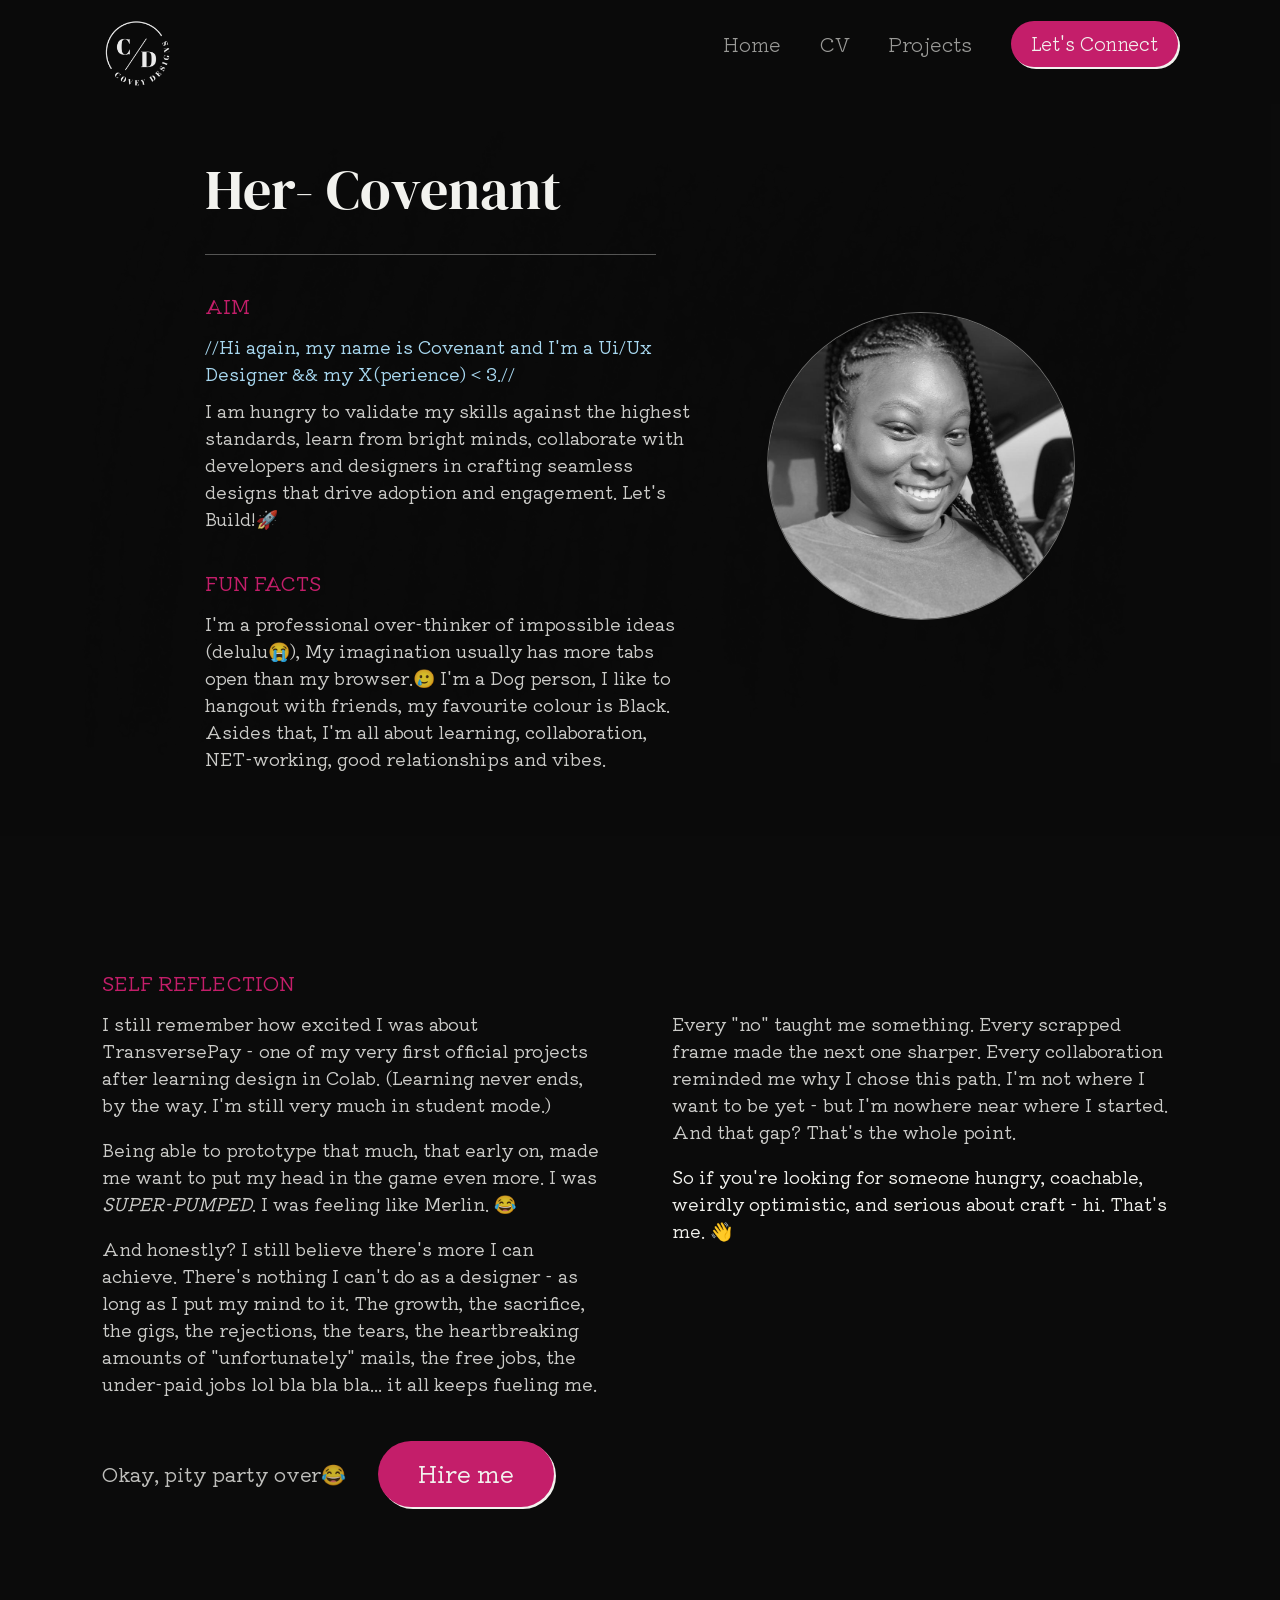
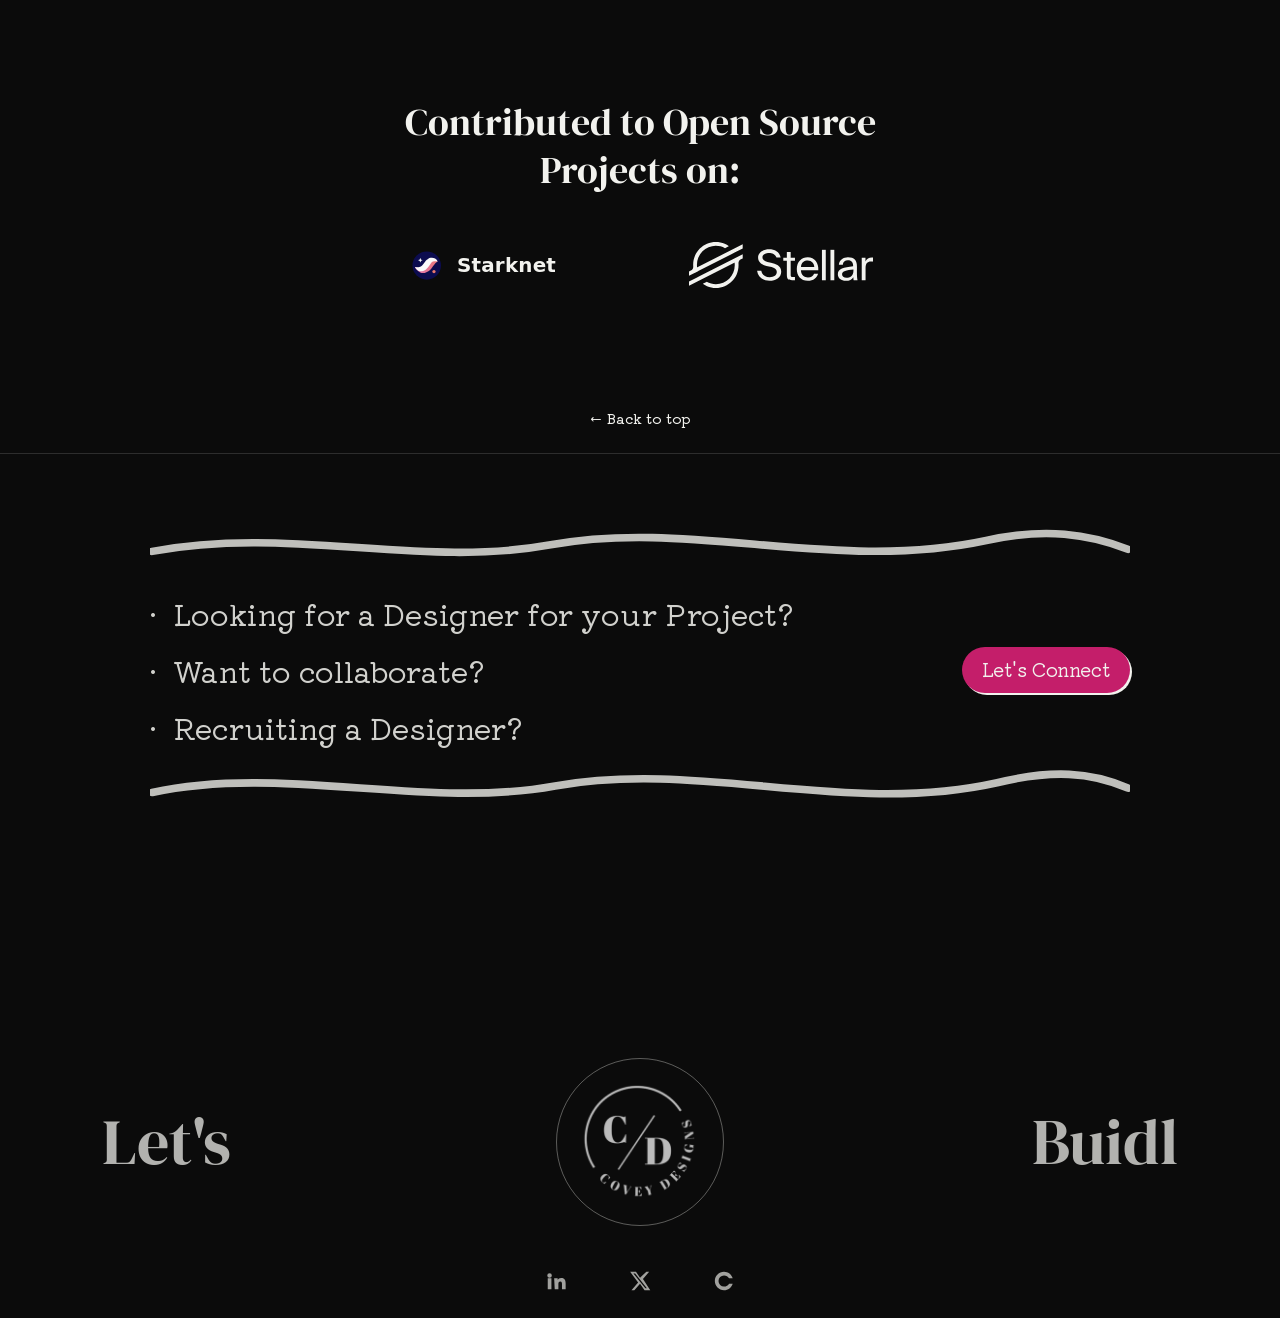
==== commit 70025bfd: "Replace about page photo carousels with open source ecosystem logos. Remove tape carousels and add a" ====
--- a/about.html
+++ b/about.html
@@ -7,10 +7,13 @@
     <link rel="icon" href="./assets/favicon-32x32.png" type="image/png" sizes="32x32" />
     <link rel="icon" href="./assets/favicon-16x16.png" type="image/png" sizes="16x16" />
     <link rel="apple-touch-icon" href="./assets/apple-touch-icon.png" sizes="180x180" />
+    <link rel="apple-touch-icon" href="./assets/apple-touch-icon-167.png" sizes="167x167" />
+    <link rel="apple-touch-icon" href="./assets/apple-touch-icon-152.png" sizes="152x152" />
     <link rel="manifest" href="./site.webmanifest" />
     <meta name="theme-color" content="#0b0b0b" />
     <meta name="mobile-web-app-capable" content="yes" />
     <meta name="apple-mobile-web-app-capable" content="yes" />
+    <meta name="apple-mobile-web-app-status-bar-style" content="black-translucent" />
     <meta name="apple-mobile-web-app-title" content="Covey Designs" />
     <link rel="preconnect" href="https://fonts.googleapis.com" />
     <link rel="preconnect" href="https://fonts.gstatic.com" crossorigin />
@@ -18,7 +21,7 @@
       href="https://fonts.googleapis.com/css2?family=DM+Serif+Display:ital@0;1&family=Kiwi+Maru:wght@300;400;500&display=swap"
       rel="stylesheet"
     />
-    <link rel="stylesheet" href="styles.css?v=51" />
+    <link rel="stylesheet" href="styles.css?v=52" />
   </head>
   <body class="about-page">
     <header class="top-nav">
@@ -94,10 +97,6 @@
       </div>
     </section>
 
-    <section class="about-tape about-tape--left" aria-label="Photo memories scrolling left">
-      <div class="about-tape__track" data-tape-direction="left"></div>
-    </section>
-
     <section class="about-reflection-section" id="about-reflection">
       <div class="about-reflection-shell">
         <p class="about-label">SELF REFLECTION</p>
@@ -139,8 +138,28 @@
       </div>
     </section>
 
-    <section class="about-tape about-tape--right" aria-label="Photo memories scrolling right">
-      <div class="about-tape__track" data-tape-direction="right"></div>
+    <section class="about-oss" aria-label="Open source contributions">
+      <p class="about-oss__label">Contributed to Open Source Projects on:</p>
+      <div class="about-oss__logos">
+        <a
+          class="about-oss__logo"
+          href="https://www.starknet.io/"
+          target="_blank"
+          rel="noopener noreferrer"
+          aria-label="Starknet"
+        >
+          <img src="./assets/about/starknet-logo.svg" alt="Starknet" width="220" height="48" loading="lazy" decoding="async" />
+        </a>
+        <a
+          class="about-oss__logo"
+          href="https://stellar.org/"
+          target="_blank"
+          rel="noopener noreferrer"
+          aria-label="Stellar"
+        >
+          <img src="./assets/about/stellar-logo.svg" alt="Stellar" width="128" height="32" loading="lazy" decoding="async" />
+        </a>
+      </div>
     </section>
 
     <a
@@ -274,73 +293,6 @@
           link.addEventListener("click", closeMenu);
         });
       })();
-
-      (function () {
-        var photos = [];
-        for (var i = 1; i <= 34; i += 1) {
-          photos.push(
-            "./assets/about/photo-" + String(i).padStart(2, "0") + ".png"
-          );
-        }
-
-        function createFrame(src) {
-          var frame = document.createElement("figure");
-          frame.className = "about-tape__frame";
-          var img = document.createElement("img");
-          img.src = src;
-          img.alt = "";
-          img.decoding = "async";
-          frame.appendChild(img);
-          return frame;
-        }
-
-        function appendPhotos(group) {
-          photos.forEach(function (src) {
-            group.appendChild(createFrame(src));
-          });
-        }
-
-        function waitForImages(group) {
-          var images = group.querySelectorAll("img");
-          return Promise.all(
-            Array.prototype.map.call(images, function (img) {
-              if (img.complete) return Promise.resolve();
-              return new Promise(function (resolve) {
-                img.addEventListener("load", resolve, { once: true });
-                img.addEventListener("error", resolve, { once: true });
-              });
-            })
-          );
-        }
-
-        function buildTape(track, direction) {
-          var strip = document.createElement("div");
-          strip.className =
-            "about-tape__strip about-tape__strip--" + direction;
-
-          var groupA = document.createElement("div");
-          groupA.className = "about-tape__group";
-          appendPhotos(groupA);
-          strip.appendChild(groupA);
-          track.appendChild(strip);
-
-          waitForImages(groupA).then(function () {
-            while (groupA.offsetWidth < window.innerWidth * 1.25) {
-              appendPhotos(groupA);
-            }
-
-            var groupB = groupA.cloneNode(true);
-            groupB.setAttribute("aria-hidden", "true");
-            strip.appendChild(groupB);
-            strip.classList.add("is-ready");
-          });
-        }
-
-        document.querySelectorAll(".about-tape__track").forEach(function (track) {
-          var direction = track.getAttribute("data-tape-direction") || "left";
-          buildTape(track, direction);
-        });
-      })();
     </script>
   </body>
 </html>
--- a/styles.css
+++ b/styles.css
@@ -1420,6 +1420,52 @@
   background: var(--bg);
 }
 
+.about-oss {
+  position: relative;
+  z-index: 1;
+  padding: clamp(56px, 9vw, 96px) var(--page-padding);
+  background: var(--bg);
+  text-align: center;
+}
+
+.about-oss__label {
+  margin: 0 auto clamp(32px, 5vw, 48px);
+  max-width: 28ch;
+  font-family: "DM Serif Display", serif;
+  font-size: clamp(26px, 3.4vw, 38px);
+  line-height: 1.25;
+  color: var(--chalk);
+}
+
+.about-oss__logos {
+  display: flex;
+  flex-wrap: wrap;
+  align-items: center;
+  justify-content: center;
+  gap: clamp(36px, 7vw, 72px);
+}
+
+.about-oss__logo {
+  display: flex;
+  align-items: center;
+  justify-content: center;
+  text-decoration: none;
+  transition: opacity 0.2s ease, transform 0.2s ease;
+}
+
+.about-oss__logo:hover {
+  opacity: 0.88;
+  transform: translateY(-2px);
+}
+
+.about-oss__logo img {
+  display: block;
+  width: auto;
+  height: clamp(34px, 4.8vw, 46px);
+  max-width: min(240px, 72vw);
+  object-fit: contain;
+}
+
 .about-reflection-shell {
   width: 100%;
   max-width: none;
@@ -2039,8 +2085,18 @@
     align-items: flex-start;
   }
 
-  .about-tape__frame {
-    height: clamp(110px, 26vw, 160px);
+  .about-oss__label {
+    font-size: 24px;
+    max-width: none;
+  }
+
+  .about-oss__logos {
+    flex-direction: column;
+    gap: 28px;
+  }
+
+  .about-oss__logo img {
+    height: 40px;
   }
 
   .home-footer {
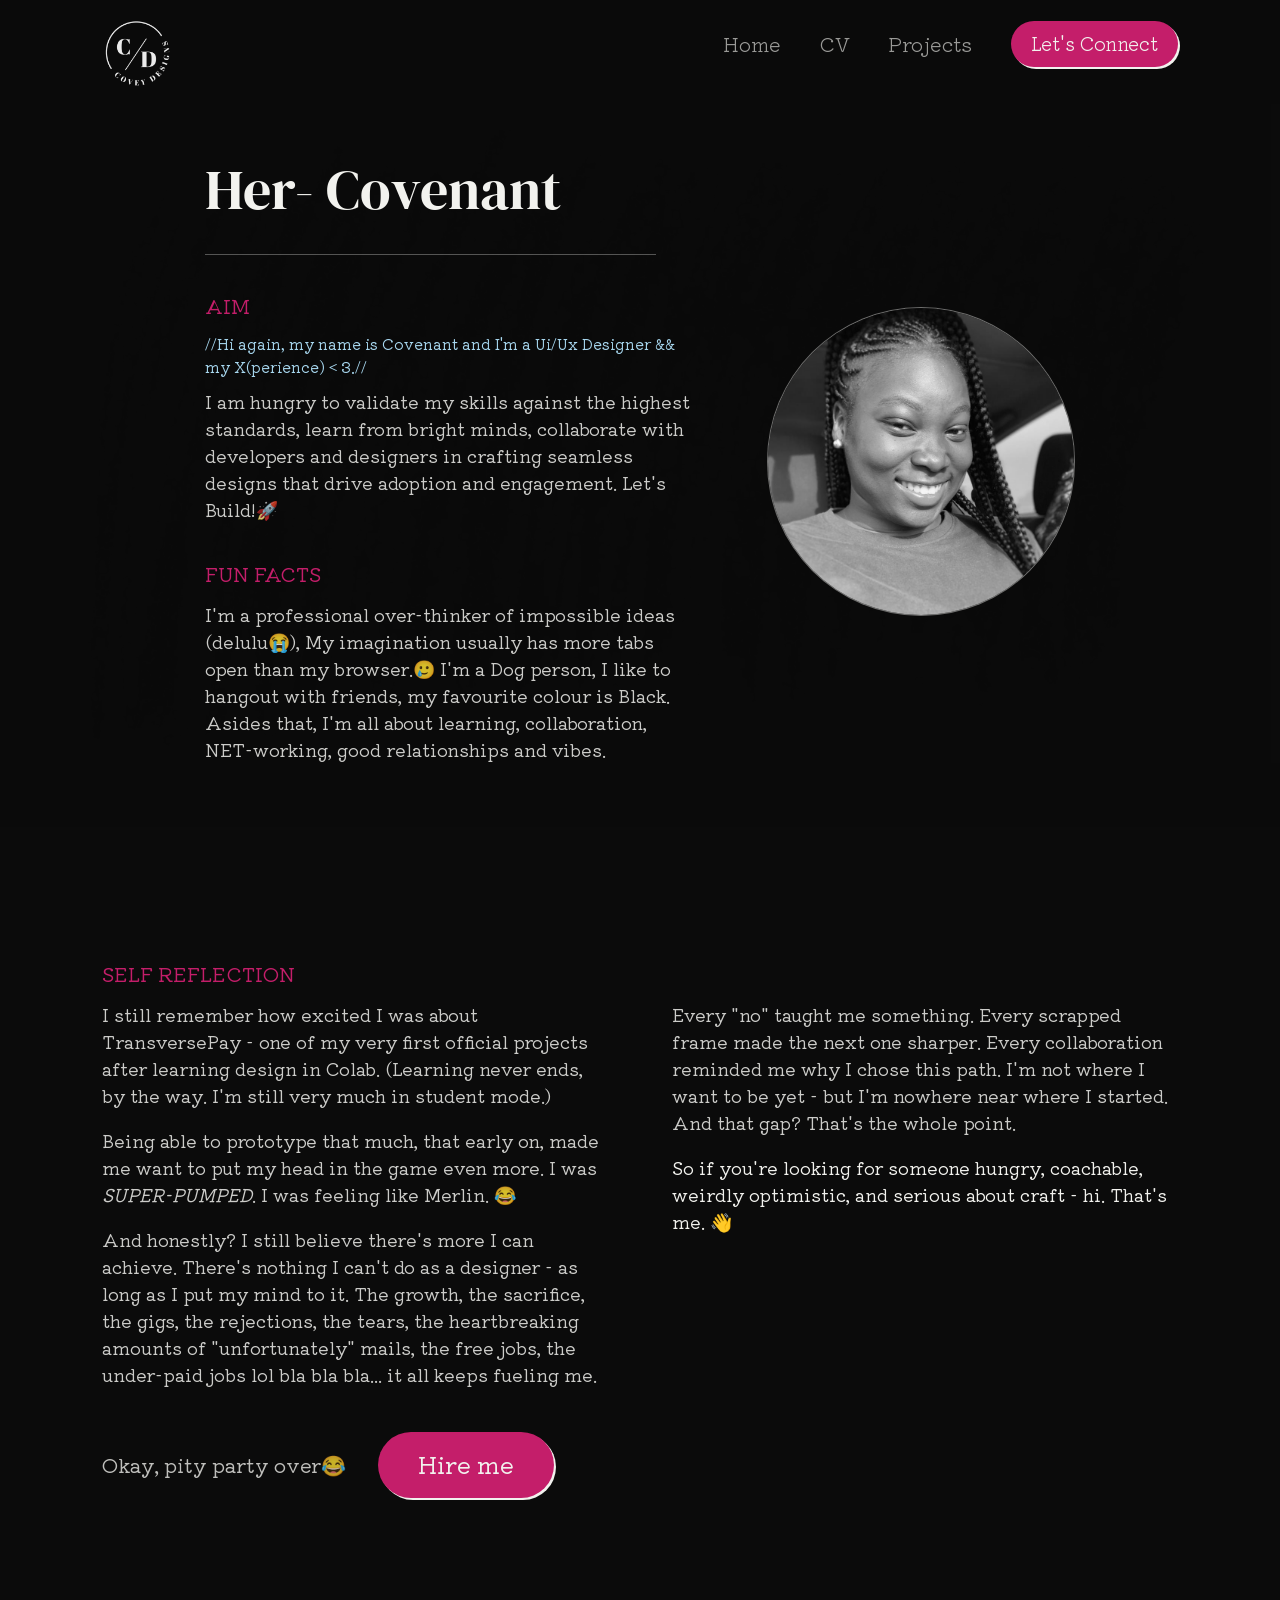
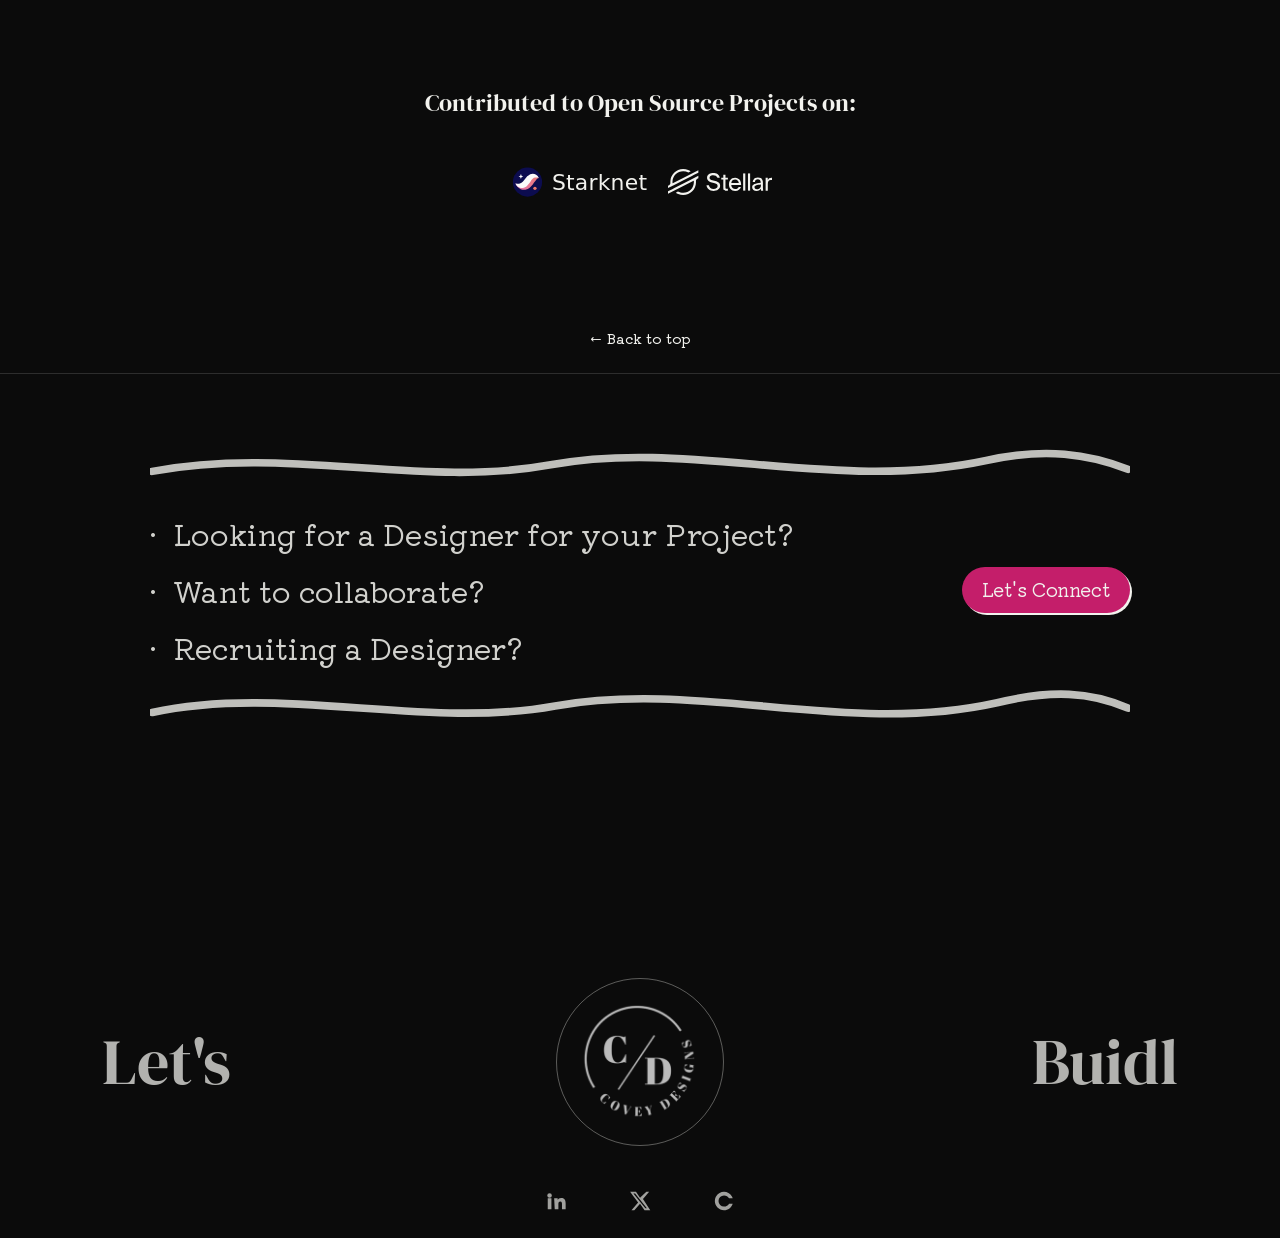
==== commit cf475e73: "Refine about page OSS section and reduce AIM lead text size. Tune Starknet and Stellar logo sizing a" ====
--- a/about.html
+++ b/about.html
@@ -21,7 +21,7 @@
       href="https://fonts.googleapis.com/css2?family=DM+Serif+Display:ital@0;1&family=Kiwi+Maru:wght@300;400;500&display=swap"
       rel="stylesheet"
     />
-    <link rel="stylesheet" href="styles.css?v=52" />
+    <link rel="stylesheet" href="styles.css?v=64" />
   </head>
   <body class="about-page">
     <header class="top-nav">
@@ -142,13 +142,13 @@
       <p class="about-oss__label">Contributed to Open Source Projects on:</p>
       <div class="about-oss__logos">
         <a
-          class="about-oss__logo"
+          class="about-oss__logo about-oss__logo--starknet"
           href="https://www.starknet.io/"
           target="_blank"
           rel="noopener noreferrer"
           aria-label="Starknet"
         >
-          <img src="./assets/about/starknet-logo.svg" alt="Starknet" width="220" height="48" loading="lazy" decoding="async" />
+          <img src="./assets/about/starknet-logo.svg" alt="Starknet" width="96" height="32" loading="lazy" decoding="async" />
         </a>
         <a
           class="about-oss__logo"
--- a/styles.css
+++ b/styles.css
@@ -1177,7 +1177,7 @@
 .about-lead {
   margin: 0 0 10px;
   max-width: 980px;
-  font-size: 18px;
+  font-size: 15px;
   line-height: 1.5;
   color: #a8d8f0;
 }
@@ -1429,11 +1429,11 @@
 }
 
 .about-oss__label {
-  margin: 0 auto clamp(32px, 5vw, 48px);
-  max-width: 28ch;
+  margin: 0 auto clamp(28px, 4vw, 40px);
   font-family: "DM Serif Display", serif;
-  font-size: clamp(26px, 3.4vw, 38px);
-  line-height: 1.25;
+  font-size: 24px;
+  line-height: 1.08;
+  font-weight: 400;
   color: var(--chalk);
 }
 
@@ -1442,13 +1442,18 @@
   flex-wrap: wrap;
   align-items: center;
   justify-content: center;
-  gap: clamp(36px, 7vw, 72px);
+  gap: clamp(4px, 1vw, 8px);
+}
+
+.about-oss__logo--starknet {
+  margin-right: -4px;
 }
 
 .about-oss__logo {
   display: flex;
   align-items: center;
   justify-content: center;
+  height: 26px;
   text-decoration: none;
   transition: opacity 0.2s ease, transform 0.2s ease;
 }
@@ -1460,10 +1465,14 @@
 
 .about-oss__logo img {
   display: block;
+  height: 26px;
   width: auto;
-  height: clamp(34px, 4.8vw, 46px);
-  max-width: min(240px, 72vw);
   object-fit: contain;
+}
+
+.about-oss__logo--starknet,
+.about-oss__logo--starknet img {
+  height: 52px;
 }
 
 .about-reflection-shell {
@@ -2047,7 +2056,7 @@
   }
 
   .about-lead {
-    font-size: 16px;
+    font-size: 14px;
     line-height: var(--leading-body);
   }
 
@@ -2086,17 +2095,22 @@
   }
 
   .about-oss__label {
-    font-size: 24px;
-    max-width: none;
+    font-size: 18px;
   }
 
   .about-oss__logos {
     flex-direction: column;
-    gap: 28px;
-  }
-
+    gap: 6px;
+  }
+
+  .about-oss__logo,
   .about-oss__logo img {
-    height: 40px;
+    height: 22px;
+  }
+
+  .about-oss__logo--starknet,
+  .about-oss__logo--starknet img {
+    height: 38px;
   }
 
   .home-footer {
